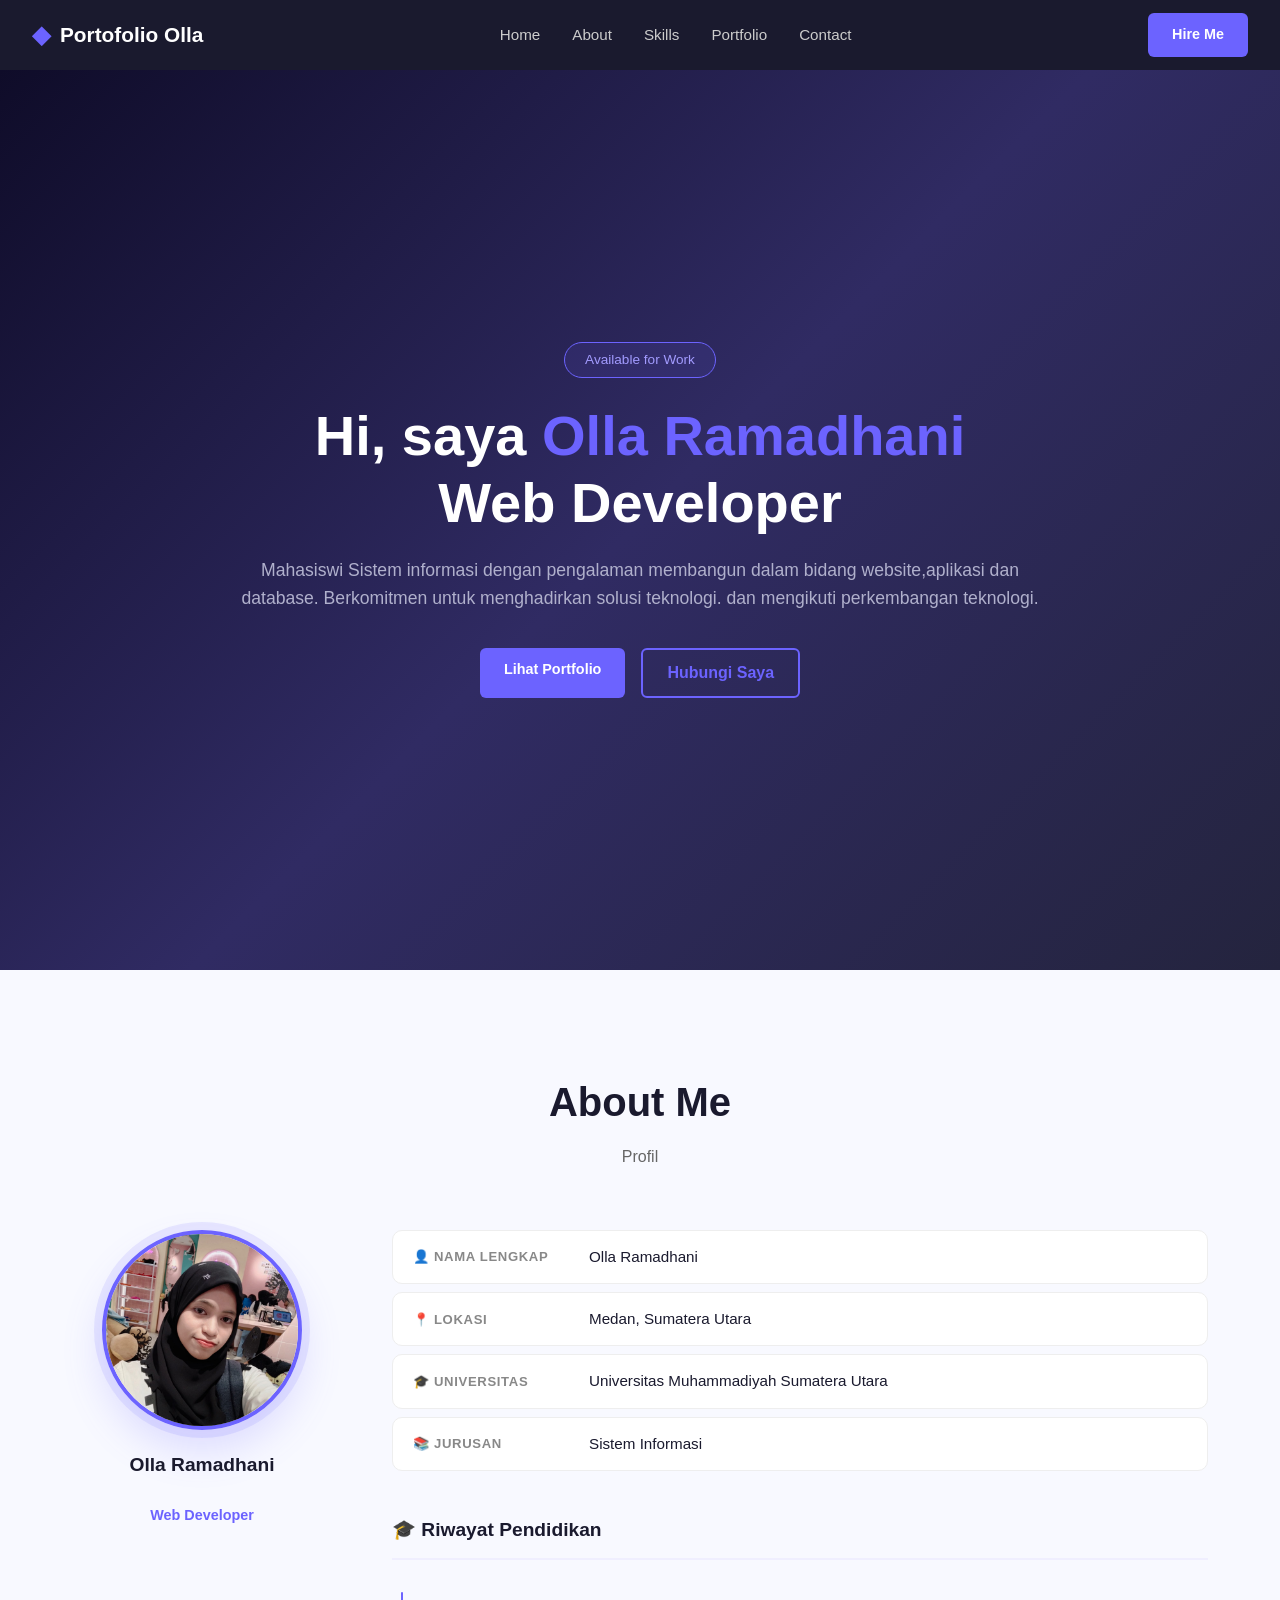
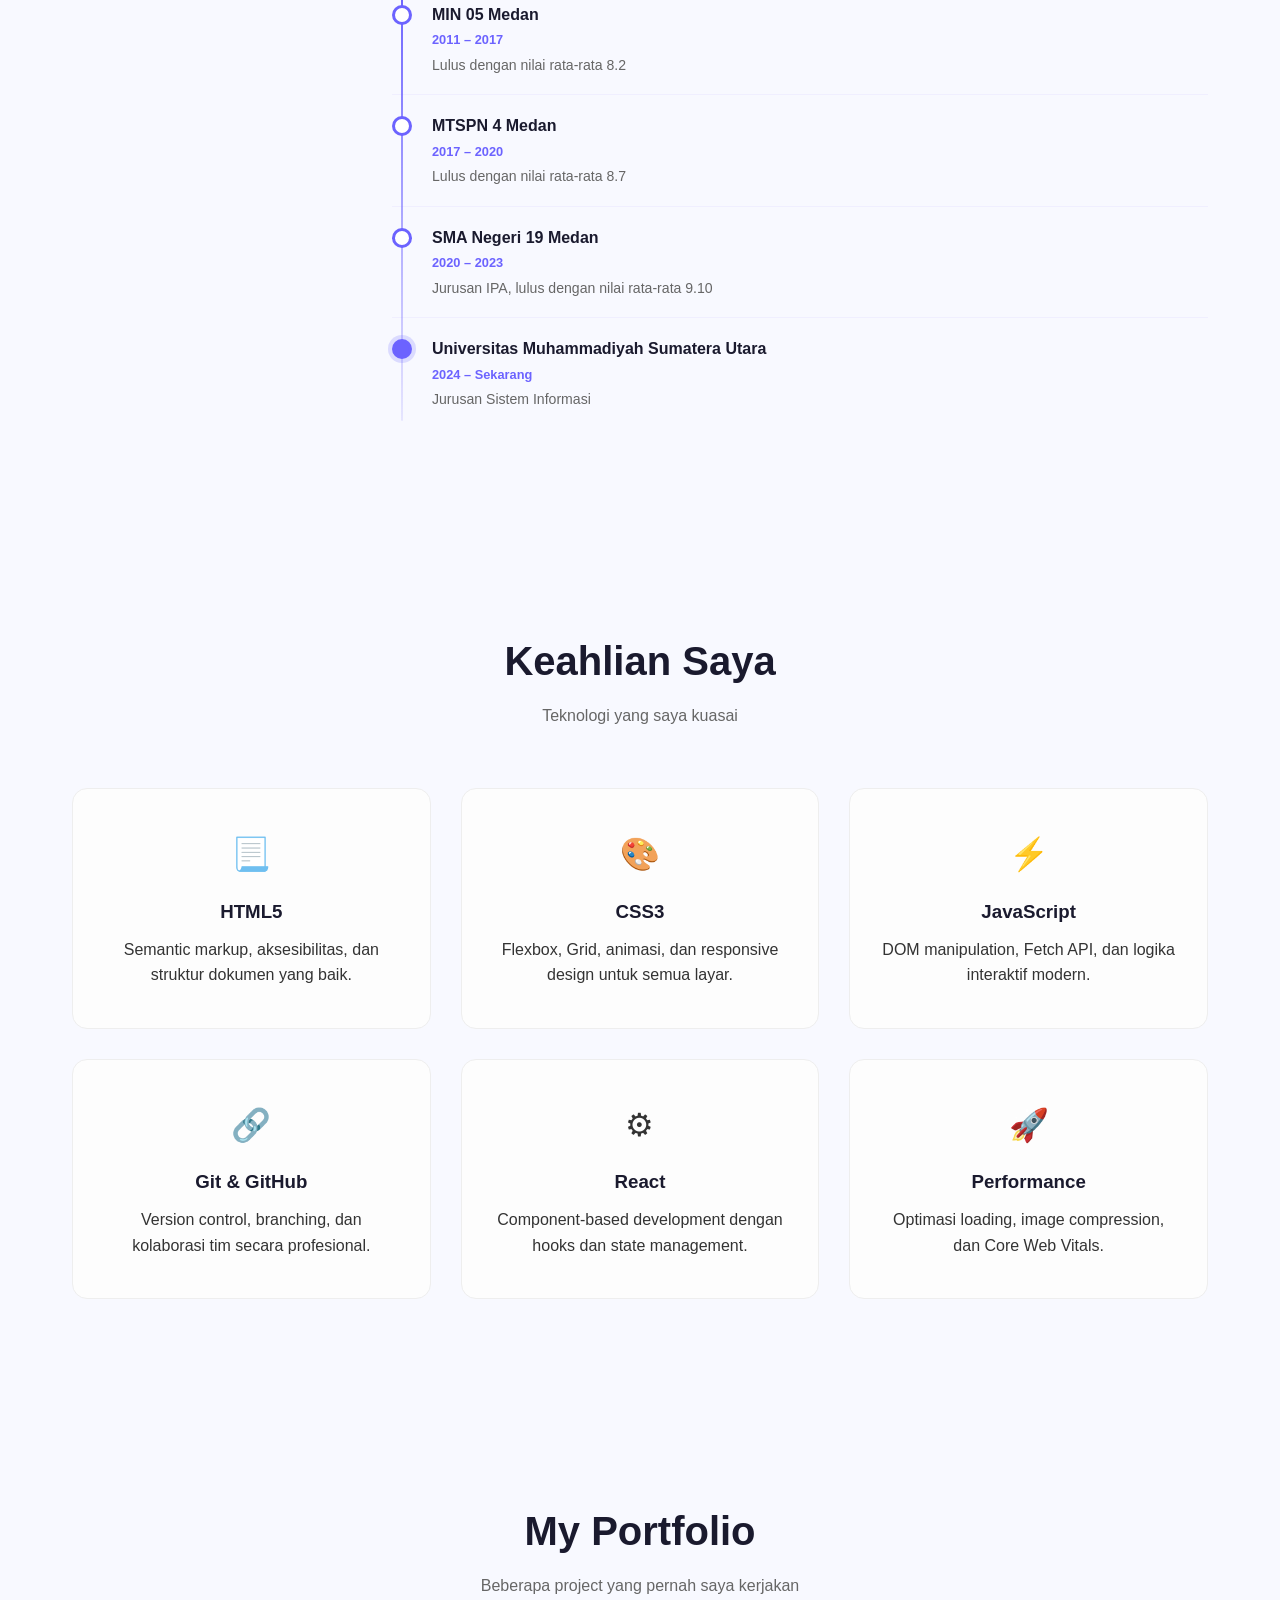
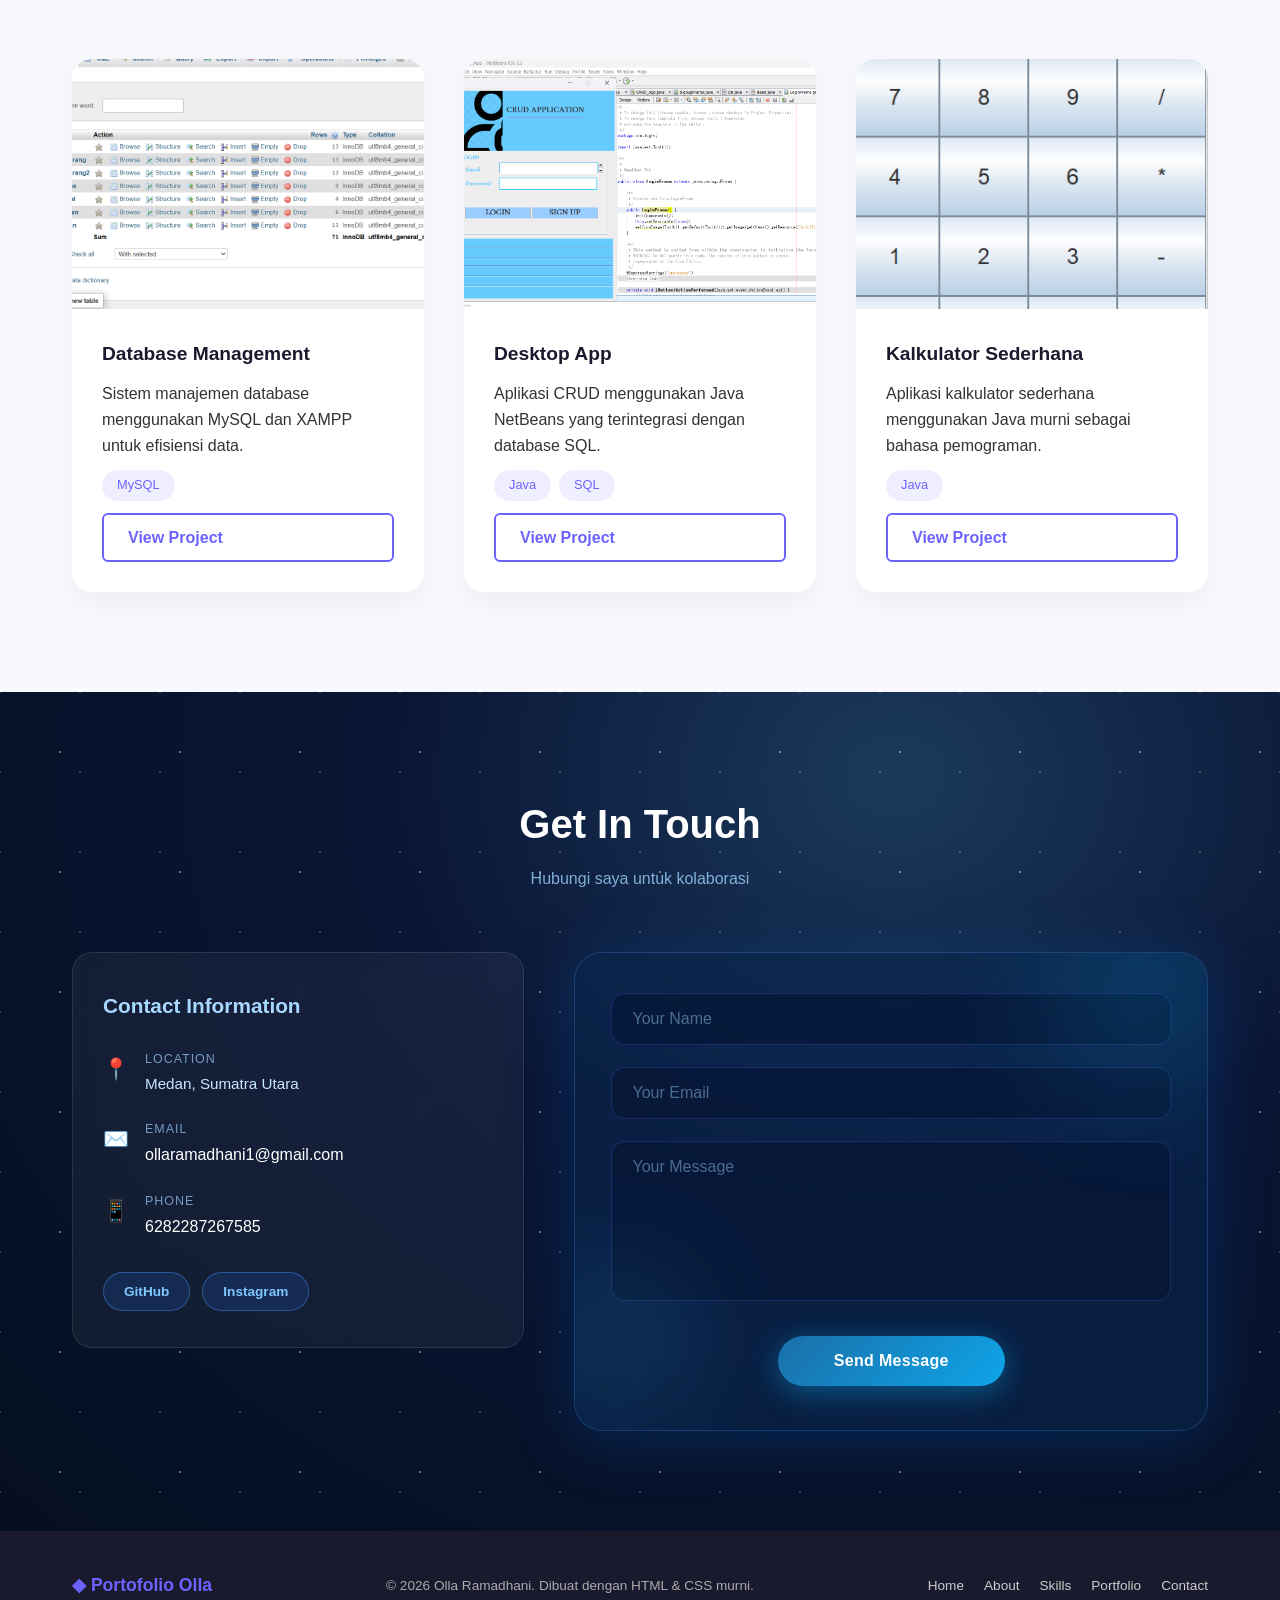
==== index.html @ 694eda69 "Update index.html" ====
<!DOCTYPE html>
<html lang="id">
<head>
  <meta charset="UTF-8">
  <meta name="viewport" content="width=device-width, initial-scale=1.0">
  <title>Olla Ramadhani - Web Developer</title>
  <link rel="stylesheet" href="style3.css">
</head>
<body>

  <!-- ── NAVBAR ── -->
  <nav class="navbar">
    <div class="navbar__logo">
      <span class="logo-icon">&#9670;</span>
      <span class="logo-text">Portofolio Olla</span>
    </div>
    <ul class="navbar__links">
      <li><a href="#home">Home</a></li>
      <li><a href="#about">About</a></li>
      <li><a href="#skills">Skills</a></li>
      <li><a href="#portfolio">Portfolio</a></li>
      <li><a href="#contact">Contact</a></li>
    </ul>
    <div class="navbar__cta">
      <a href="#" download class="btn-primary">Hire Me</a>
    </div>
  </nav>

  <!-- ── HERO ── -->
  <header class="hero" id="home">
    <div class="hero__content">
      <span class="hero__badge">Available for Work</span>
      <h1 class="hero__title">
        Hi, saya <span class="highlight">Olla Ramadhani</span><br>
        Web Developer
      </h1>
      <p class="hero__desc">
        Mahasiswi Sistem informasi dengan pengalaman membangun dalam bidang website,aplikasi dan database.
        Berkomitmen untuk menghadirkan solusi teknologi. dan mengikuti perkembangan teknologi.
      </p>
      <div class="hero__actions">
        <a href="#portfolio" class="btn-primary">Lihat Portfolio</a>
        <a href="#contact" class="btn-outline">Hubungi Saya</a>
      </div>
    </div>
  </header>

  <!-- ── ABOUT ── -->
  <section class="about" id="about">
    <div class="container">
      <h2 class="section-title">About Me</h2>
      <p class="section-subtitle">Profil</p>

      <div class="about__wrapper">

        <!-- Foto -->
        <div class="about__photo">
          <div class="about__photo-frame">
            <img src="Profil.jpeg" alt="Foto Profil Olla Ramadhani">
          </div>
          <p class="about__name">Olla Ramadhani</p>
          <p class="about__role">Web Developer</p>
        </div>

        <!-- Konten -->
        <div class="about__content">

          <!-- Info singkat -->
          <div class="about__info-row">
            <span class="about__info-label">👤 Nama Lengkap</span>
            <span class="about__info-value">Olla Ramadhani</span>
          </div>
          <div class="about__info-row">
            <span class="about__info-label">📍 Lokasi</span>
            <span class="about__info-value">Medan, Sumatera Utara</span>
          </div>
          <div class="about__info-row">
            <span class="about__info-label">🎓 Universitas</span>
            <span class="about__info-value">Universitas Muhammadiyah Sumatera Utara</span>
          </div>
          <div class="about__info-row">
            <span class="about__info-label">📚 Jurusan</span>
            <span class="about__info-value">Sistem Informasi</span>
          </div>

          <!-- Timeline Pendidikan -->
          <h3 class="about__edu-title">🎓 Riwayat Pendidikan</h3>
          <ol class="about__edu-list">
            <li class="about__edu-item">
              <div class="about__edu-dot"></div>
              <div>
                <p class="about__edu-school">MIN 05 Medan</p>
                <p class="about__edu-year">2011 – 2017</p>
                <p class="about__edu-desc">Lulus dengan nilai rata-rata 8.2</p>
              </div>
            </li>
            <li class="about__edu-item">
              <div class="about__edu-dot"></div>
              <div>
                <p class="about__edu-school">MTSPN 4 Medan</p>
                <p class="about__edu-year">2017 – 2020</p>
                <p class="about__edu-desc">Lulus dengan nilai rata-rata 8.7</p>
              </div>
            </li>
            <li class="about__edu-item">
              <div class="about__edu-dot"></div>
              <div>
                <p class="about__edu-school">SMA Negeri 19 Medan</p>
                <p class="about__edu-year">2020 – 2023</p>
                <p class="about__edu-desc">Jurusan IPA, lulus dengan nilai rata-rata 9.10</p>
              </div>
            </li>
            <li class="about__edu-item">
              <div class="about__edu-dot about__edu-dot--active"></div>
              <div>
                <p class="about__edu-school">Universitas Muhammadiyah Sumatera Utara</p>
                <p class="about__edu-year">2024 – Sekarang</p>
                <p class="about__edu-desc">Jurusan Sistem Informasi</p>
              </div>
            </li>
          </ol>

        </div>
      </div>
    </div>
  </section>

  <!-- ── SKILLS ── -->
  <section class="skills" id="skills">
    <div class="container">
      <h2 class="section-title">Keahlian Saya</h2>
      <p class="section-subtitle">Teknologi yang saya kuasai</p>
      <div class="skills__grid">
        <div class="skill-card">
          <div class="skill-card__icon">&#128195;</div>
          <h3>HTML5</h3>
          <p>Semantic markup, aksesibilitas, dan struktur dokumen yang baik.</p>
        </div>
        <div class="skill-card">
          <div class="skill-card__icon">&#127912;</div>
          <h3>CSS3</h3>
          <p>Flexbox, Grid, animasi, dan responsive design untuk semua layar.</p>
        </div>
        <div class="skill-card">
          <div class="skill-card__icon">&#9889;</div>
          <h3>JavaScript</h3>
          <p>DOM manipulation, Fetch API, dan logika interaktif modern.</p>
        </div>
        <div class="skill-card">
          <div class="skill-card__icon">&#128279;</div>
          <h3>Git & GitHub</h3>
          <p>Version control, branching, dan kolaborasi tim secara profesional.</p>
        </div>
        <div class="skill-card">
          <div class="skill-card__icon">&#9881;</div>
          <h3>React</h3>
          <p>Component-based development dengan hooks dan state management.</p>
        </div>
        <div class="skill-card">
          <div class="skill-card__icon">&#128640;</div>
          <h3>Performance</h3>
          <p>Optimasi loading, image compression, dan Core Web Vitals.</p>
        </div>
      </div>
    </div>
  </section>

  <!-- ── PORTFOLIO ── -->
<section class="portfolio" id="portfolio">
  <div class="container">
    <h2 class="section-title">My Portfolio</h2>
    <p class="section-subtitle">Beberapa project yang pernah saya kerjakan</p>

    <div class="portfolio__grid">
      <!-- Project 1 -->
      <div class="portfolio-card">
        <div class="portfolio-card__image">
          <img src="foto1.png" alt="Project 1">
        </div>
        <div class="portfolio-card__content">
          <h3>Database Management</h3>
          <p>Sistem manajemen database menggunakan MySQL dan XAMPP untuk efisiensi data.</p>
          <div class="portfolio-card__tags">
            <span>MySQL</span>
          </div>
          <a href="#" class="btn-outline">View Project</a>
        </div>
      </div>

      <!-- Project 2 -->
      <div class="portfolio-card">
        <div class="portfolio-card__image">
          <img src="foto2.png" alt="Project 2">
        </div>
        <div class="portfolio-card__content">
          <h3>Desktop App</h3>
          <p>Aplikasi CRUD menggunakan Java NetBeans yang terintegrasi dengan database SQL.</p>
          <div class="portfolio-card__tags">
            <span>Java</span>
            <span>SQL</span>
          </div>
          <a href="#" class="btn-outline">View Project</a>
        </div>
      </div>

      <!-- Project 3 -->
      <div class="portfolio-card">
        <div class="portfolio-card__image">
          <img src="foto3.png" alt="Project 3">
        </div>
        <div class="portfolio-card__content">
          <h3>Kalkulator Sederhana</h3>
          <p>Aplikasi kalkulator sederhana menggunakan Java murni sebagai bahasa pemograman.     </p>
          <div class="portfolio-card__tags">
            <span>Java</span>
          </div>
          <a href="#" class="btn-outline">View Project</a>
        </div>
      </div>
    </div>
  </div>
</section>
  <!-- ── CONTACT ── -->
  <section class="contact" id="contact">
    <div class="container">
      <h2 class="section-title">Get In Touch</h2>
      <p class="section-subtitle">Hubungi saya untuk kolaborasi</p>

      <div class="contact__wrapper">

        <!-- Info -->
        <div class="contact__info">
          <h3>Contact Information</h3>
          <div class="contact__item">
            <span class="contact__icon">📍</span>
            <div>
              <p class="contact__label">Location</p>
              <p>Medan, Sumatra Utara</p>
            </div>
          </div>
          <div class="contact__item">
            <span class="contact__icon">✉️</span>
            <div>
              <p class="contact__label">Email</p>
              <a href="mailto:ollaramadhani1@gmail.com">ollaramadhani1@gmail.com</a>
            </div>
          </div>
          <div class="contact__item">
            <span class="contact__icon">📱</span>
            <div>
              <p class="contact__label">Phone</p>
              <a href="https://wa.me/6282287267585">6282287267585</a>
            </div>
          </div>
          <div class="contact__socials">
            <a href="https://github.com/laollaa23" target="_blank">GitHub</a>
            <a href="https://www.instagram.com/olla.ramadhani.77" target="_blank">Instagram</a>
          </div>
        </div>

        <!-- Form -->
        <div class="card">
          <div class="orb orb-1"></div>
          <div class="orb orb-2"></div>
          <div class="form-group">
            <input type="text" placeholder="Your Name">
          </div>
          <div class="form-group">
            <input type="email" placeholder="Your Email">
          </div>
          <div class="form-group">
            <textarea placeholder="Your Message"></textarea>
          </div>
          <div class="btn-wrap">
            <button class="btn-send" type="button">Send Message</button>
          </div>
        </div>

      </div>
    </div>
  </section>

  <!-- ── FOOTER ── -->
  <footer class="footer">
    <div class="container">
      <div class="footer__inner">
        <span class="footer__brand">&#9670; Portofolio Olla</span>
        <p class="footer__copy">&copy; 2026 Olla Ramadhani. Dibuat dengan HTML & CSS murni.</p>
        <div class="footer__links">
          <a href="#home">Home</a>
          <a href="#about">About</a>
          <a href="#skills">Skills</a>
          <a href="#portfolio">Portfolio</a>
          <a href="#contact">Contact</a>
        </div>
      </div>
    </div>
  </footer>

</body>
</html>
---- style3.css ----
/* ── RESET & BASE ───────────────────────────── */
*, *::before, *::after {
  box-sizing: border-box;
  margin: 0;
  padding: 0;
}

html {
  scroll-behavior: smooth;
}

body {
  font-family: 'Segoe UI', Tahoma, Geneva, sans-serif;
  font-size: 16px;
  line-height: 1.6;
  color: #333333;
  background-color: #f4f7f6;
  overflow-x: hidden;
}

img {
  max-width: 100%;
  height: auto;
  display: block;
}

a {
  text-decoration: none;
  color: inherit;
}

/* ── NAVBAR ─────────────────────────────────── */
.navbar {
  background-color: #1a1a2e;
  padding: 0 32px;
  height: 70px;
  display: flex;
  align-items: center;
  justify-content: space-between;
  position: sticky;
  top: 0;
  z-index: 1000;
}

.navbar__logo {
  display: flex;
  align-items: center;
  gap: 10px;
  color: #ffffff;
  font-size: 1.3rem;
  font-weight: 700;
}

.logo-icon {
  color: #6c63ff;
  font-size: 1.5rem;
}

.navbar__links {
  display: flex;
  gap: 32px;
  list-style: none;
}

.navbar__links a {
  color: #cccccc;
  font-size: 0.95rem;
  transition: color 0.2s;
}

.navbar__links a:hover {
  color: #6c63ff;
}

.btn-primary {
  background-color: #6c63ff;
  color: #ffffff !important;
  padding: 10px 24px;
  border-radius: 6px;
  font-weight: 600;
  font-size: 0.9rem;
  transition: background-color 0.2s;
  display: inline-block;
}

.btn-primary:hover {
  background-color: #574fd6;
}

/* ── HERO ───────────────────────────────────── */
.hero {
  min-height: 100vh;
  background: linear-gradient(135deg, #0f0c29, #302b63, #24243e);
  display: flex;
  align-items: center;
  justify-content: center;
  padding: 80px 32px;
}

.hero__content {
  max-width: 800px;
  text-align: center;
}

.hero__badge {
  display: inline-block;
  background-color: rgba(108, 99, 255, 0.1);
  color: #a29bfe;
  border: 1px solid #6c63ff;
  padding: 6px 20px;
  border-radius: 99px;
  font-size: 0.85rem;
  margin-bottom: 24px;
}

.hero__title {
  font-size: clamp(2rem, 5vw, 3.5rem);
  font-weight: 800;
  color: #ffffff;
  line-height: 1.2;
  margin-bottom: 20px;
}

.highlight {
  color: #6c63ff;
}

.hero__desc {
  color: #b0b0cc;
  font-size: 1.1rem;
  margin-bottom: 36px;
}

.hero__actions {
  display: flex;
  gap: 16px;
  justify-content: center;
  flex-wrap: wrap;
}

.btn-outline {
  border: 2px solid #6c63ff;
  color: #6c63ff;
  padding: 10px 24px;
  border-radius: 6px;
  font-weight: 600;
  transition: all 0.3s;
  display: inline-block;
}

.btn-outline:hover {
  background-color: #6c63ff;
  color: #ffffff;
}

/* ── CONTAINER ──────────────────────────────── */
.container {
  max-width: 1200px;
  margin: 0 auto;
  padding: 0 32px;
}

/* ── SECTION TITLES (shared) ────────────────── */
.section-title {
  font-size: 2.5rem;
  text-align: center;
  color: #1a1a2e;
  margin-bottom: 10px;
}

.section-subtitle {
  text-align: center;
  color: #666;
  margin-bottom: 60px;
}

/* ── ABOUT SECTION ──────────────────────────── */
.about {
  padding: 100px 0;
  background-color: #f8f9ff;
}

.about__wrapper {
  display: grid;
  grid-template-columns: 260px 1fr;
  gap: 60px;
  align-items: start;
}

/* Foto */
.about__photo {
  display: flex;
  flex-direction: column;
  align-items: center;
  gap: 20px;
  position: sticky;
  top: 90px;
}

.about__photo-frame {
  width: 200px;
  height: 200px;
  border-radius: 50%;
  overflow: hidden;
  border: 4px solid #6c63ff;
  box-shadow:
    0 0 0 8px rgba(108, 99, 255, 0.12),
    0 20px 40px rgba(108, 99, 255, 0.2);
}

.about__photo-frame img {
  width: 100%;
  height: 100%;
  object-fit: cover;
}

.about__name {
  font-size: 1.2rem;
  font-weight: 700;
  color: #1a1a2e;
  text-align: center;
}

.about__role {
  font-size: 0.9rem;
  color: #6c63ff;
  font-weight: 600;
  margin-top: 4px;
  text-align: center;
}

/* Info rows */
.about__content {
  display: flex;
  flex-direction: column;
}

.about__info-row {
  display: flex;
  align-items: center;
  gap: 16px;
  padding: 14px 20px;
  border-radius: 10px;
  margin-bottom: 8px;
  background: #ffffff;
  border: 1px solid #eee;
  transition: box-shadow 0.2s;
}

.about__info-row:hover {
  box-shadow: 0 4px 16px rgba(108, 99, 255, 0.08);
}

.about__info-label {
  font-size: 0.82rem;
  color: #888;
  font-weight: 600;
  text-transform: uppercase;
  letter-spacing: 0.05em;
  min-width: 160px;
  flex-shrink: 0;
}

.about__info-value {
  color: #1a1a2e;
  font-size: 0.95rem;
  font-weight: 500;
}

/* Timeline pendidikan */
.about__edu-title {
  font-size: 1.2rem;
  font-weight: 700;
  color: #1a1a2e;
  margin-top: 36px;
  margin-bottom: 24px;
  padding-bottom: 12px;
  border-bottom: 2px solid #f0efff;
}

.about__edu-list {
  list-style: none;
  padding: 0;
  position: relative;
}

.about__edu-list::before {
  content: '';
  position: absolute;
  left: 9px;
  top: 8px;
  bottom: 8px;
  width: 2px;
  background: linear-gradient(to bottom, #6c63ff, rgba(162, 155, 254, 0.2));
  border-radius: 2px;
}

.about__edu-item {
  display: flex;
  align-items: flex-start;
  gap: 20px;
  padding: 18px 0;
  border-bottom: 1px solid #f0efff;
}

.about__edu-item:last-child {
  border-bottom: none;
}

.about__edu-dot {
  width: 20px;
  height: 20px;
  border-radius: 50%;
  background: #fff;
  border: 3px solid #6c63ff;
  flex-shrink: 0;
  margin-top: 3px;
  position: relative;
  z-index: 1;
}

.about__edu-dot--active {
  background: #6c63ff;
  box-shadow: 0 0 0 4px rgba(108, 99, 255, 0.2);
}

.about__edu-school {
  font-weight: 700;
  color: #1a1a2e;
  font-size: 1rem;
}

.about__edu-year {
  font-size: 0.8rem;
  color: #6c63ff;
  font-weight: 600;
  margin: 3px 0;
}

.about__edu-desc {
  font-size: 0.88rem;
  color: #666;
}

/* ── SKILLS SECTION ─────────────────────────── */
.skills {
  padding: 100px 0;
  background-color: #f8f9ff;
}

.skills__grid {
  display: grid;
  grid-template-columns: repeat(3, 1fr);
  gap: 30px;
}

.skill-card {
  background: #fdfdfd;
  border: 1px solid #eee;
  border-radius: 15px;
  padding: 40px 30px;
  text-align: center;
  transition: all 0.3s ease;
}

.skill-card__icon {
  font-size: 2rem;
  margin-bottom: 16px;
}

.skill-card h3 {
  margin-bottom: 10px;
  color: #1a1a2e;
}

.skill-card:hover {
  transform: translateY(-10px);
  box-shadow: 0 20px 40px rgba(0, 0, 0, 0.08);
}

/* ── PORTFOLIO SECTION ───────────────────────── */
.portfolio {
  padding: 100px 0;
  background-color: #f8f9ff;
}

.portfolio__grid {
  display: grid;
  grid-template-columns: repeat(3, 1fr);
  gap: 40px;
}

.portfolio-card {
  background: #fff;
  border-radius: 20px;
  overflow: hidden;
  box-shadow: 0 10px 30px rgba(0, 0, 0, 0.05);
  display: flex;
  flex-direction: column;
}

.portfolio-card__image {
  background: #eee;
  height: 250px;
  overflow: hidden;
}

.portfolio-card__image img {
  width: 100%;
  height: 100%;
  object-fit: cover;
}

.portfolio-card__content {
  padding: 30px;
  display: flex;
  flex-direction: column;
  gap: 12px;
  flex: 1;
}

.portfolio-card__content h3 {
  color: #1a1a2e;
  font-size: 1.2rem;
}

.portfolio-card__tags {
  display: flex;
  flex-wrap: wrap;
  gap: 8px;
}

.portfolio-card__tags span {
  background: #f0efff;
  color: #6c63ff;
  padding: 5px 15px;
  border-radius: 20px;
  font-size: 0.8rem;
}

/* ── CONTACT SECTION ───────────────────────── */
.contact {
  padding: 100px 0;
  background: radial-gradient(ellipse at 70% 10%, #1a3a5c 0%, #0a1535 40%, #050f20 100%);
  position: relative;
  overflow: hidden;
}

.contact::before {
  content: '';
  position: absolute;
  inset: 0;
  background-image:
    radial-gradient(circle, rgba(255, 255, 255, 0.4) 1px, transparent 1px),
    radial-gradient(circle, rgba(255, 255, 255, 0.2) 1px, transparent 1px);
  background-size: 120px 120px, 80px 80px;
  background-position: 0 0, 40px 40px;
  pointer-events: none;
}

.contact .section-title {
  color: #ffffff;
}

.contact .section-subtitle {
  color: rgba(160, 210, 255, 0.8);
}

.contact__wrapper {
  display: grid;
  grid-template-columns: 1fr 1.4fr;
  gap: 50px;
  align-items: start;
  position: relative;
  z-index: 1;
}

.contact__info {
  color: #fff;
  background: rgba(255, 255, 255, 0.05);
  border: 1px solid rgba(255, 255, 255, 0.1);
  border-radius: 20px;
  padding: 36px 30px;
  backdrop-filter: blur(10px);
}

.contact__info h3 {
  font-size: 1.3rem;
  font-weight: 700;
  margin-bottom: 28px;
  color: #a8d8ff;
}

.contact__item {
  display: flex;
  align-items: flex-start;
  gap: 16px;
  margin-bottom: 24px;
}

.contact__icon {
  font-size: 1.3rem;
  margin-top: 2px;
  flex-shrink: 0;
}

.contact__label {
  font-size: 0.78rem;
  color: rgba(160, 210, 255, 0.7);
  text-transform: uppercase;
  letter-spacing: 0.08em;
  margin-bottom: 2px;
}

.contact__item p:last-child {
  color: #c8e8ff;
  font-size: 0.95rem;
}

.contact__socials {
  display: flex;
  gap: 12px;
  margin-top: 32px;
}

.contact__socials a {
  background: rgba(30, 100, 200, 0.2);
  border: 1px solid rgba(80, 150, 255, 0.4);
  color: #7ec8ff;
  padding: 8px 20px;
  border-radius: 99px;
  font-size: 0.85rem;
  font-weight: 600;
  transition: all 0.2s;
}

.contact__socials a:hover {
  background: #1a6fa8;
  color: #fff;
  border-color: #1a6fa8;
}

/* Form kontak */
.card {
  background: rgba(10, 40, 80, 0.55);
  border: 1px solid rgba(80, 150, 255, 0.25);
  border-radius: 28px;
  padding: 40px 36px 44px;
  width: 100%;
  backdrop-filter: blur(12px);
  box-shadow: 0 8px 60px rgba(0, 80, 160, 0.35);
  position: relative;
  overflow: hidden;
}

.form-group {
  margin-bottom: 22px;
}

input,
textarea {
  width: 100%;
  background: rgba(5, 20, 50, 0.6);
  border: 1px solid rgba(60, 80, 190, 0.35);
  border-radius: 14px;
  padding: 16px 20px;
  color: #c8e8ff;
  font-family: 'Segoe UI', Tahoma, Geneva, sans-serif;
  font-size: 1rem;
  outline: none;
  transition: border-color 0.3s, box-shadow 0.3s, background 0.3s;
  resize: none;
}

input::placeholder,
textarea::placeholder {
  color: rgba(160, 210, 255, 0.45);
}

input:focus,
textarea:focus {
  border-color: rgba(80, 180, 255, 0.8);
  box-shadow: 0 0 0 3px rgba(50, 140, 255, 0.15);
  background: rgba(10, 30, 70, 0.7);
}

textarea {
  height: 160px;
  padding-top: 16px;
}

.btn-wrap {
  display: flex;
  justify-content: center;
  margin-top: 28px;
}

.btn-send {
  background: linear-gradient(135deg, #1a6fa8, #0ea5e9);
  color: #fff;
  font-family: 'Segoe UI', Tahoma, Geneva, sans-serif;
  font-size: 1rem;
  font-weight: 600;
  border: none;
  border-radius: 50px;
  padding: 16px 56px;
  cursor: pointer;
  letter-spacing: 0.02em;
  transition: transform 0.2s, box-shadow 0.2s, filter 0.2s;
  box-shadow: 0 6px 30px rgba(14, 165, 233, 0.45);
}

.btn-send:hover {
  transform: translateY(-2px) scale(1.03);
  filter: brightness(1.1);
  box-shadow: 0 10px 40px rgba(14, 165, 233, 0.6);
}

.btn-send:active {
  transform: scale(0.98);
}

.orb {
  position: absolute;
  border-radius: 50%;
  filter: blur(60px);
  pointer-events: none;
  opacity: 0.18;
}

.orb-1 {
  width: 200px;
  height: 200px;
  background: #0ea5e9;
  top: -60px;
  right: -40px;
}

.orb-2 {
  width: 140px;
  height: 140px;
  background: #38bdf8;
  bottom: 20px;
  left: -30px;
}

/* ── FOOTER ─────────────────────────────────── */
.footer {
  background-color: #1a1a2e;
  padding: 40px 0;
  color: white;
}

.footer__inner {
  display: flex;
  justify-content: space-between;
  align-items: center;
  gap: 20px;
}

.footer__brand {
  font-weight: 700;
  font-size: 1.1rem;
  color: #6c63ff;
}

.footer__copy {
  color: #aaa;
  font-size: 0.85rem;
}

.footer__links {
  display: flex;
  gap: 20px;
}

.footer__links a {
  color: #cccccc;
  font-size: 0.85rem;
  transition: color 0.2s;
}

.footer__links a:hover {
  color: #6c63ff;
}

/* ── MEDIA QUERIES ─────────────────────────── */
@media (max-width: 992px) {
  .about__wrapper {
    grid-template-columns: 1fr;
  }

  .about__photo {
    position: static;
  }

  .skills__grid {
    grid-template-columns: repeat(2, 1fr);
  }

  .portfolio__grid {
    grid-template-columns: repeat(3, 1fr);
  }

  .contact__wrapper {
    grid-template-columns: 1fr;
  }
}

@media (max-width: 768px) {
  .navbar__links {
    display: none;
  }

  .about__info-row {
    flex-direction: column;
    align-items: flex-start;
    gap: 4px;
  }

  .about__info-label {
    min-width: unset;
  }

  .skills__grid,
  .portfolio__grid {
    grid-template-columns: 1fr;
  }

  .hero__title {
    font-size: 2.5rem;
  }

  .footer__inner {
    flex-direction: column;
    text-align: center;
  }

  .card {
    padding: 28px 20px 36px;
  }
}
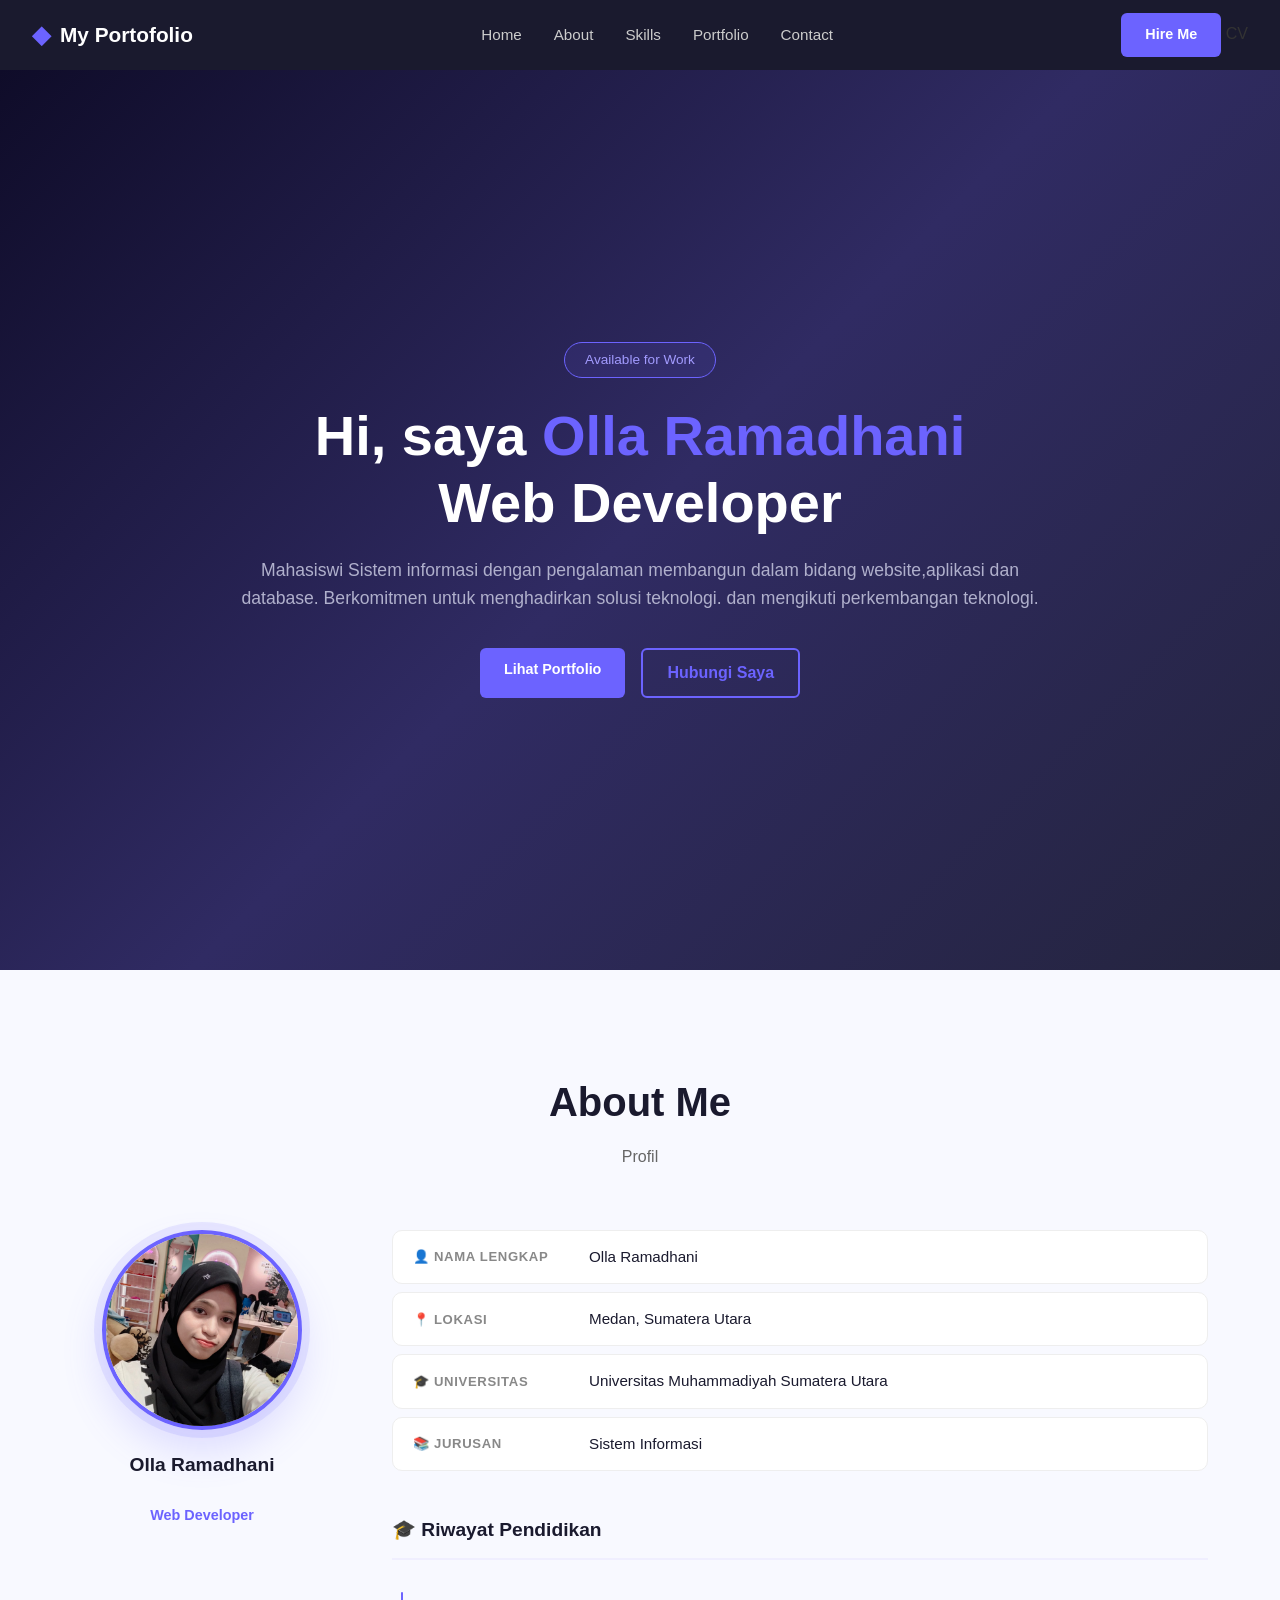
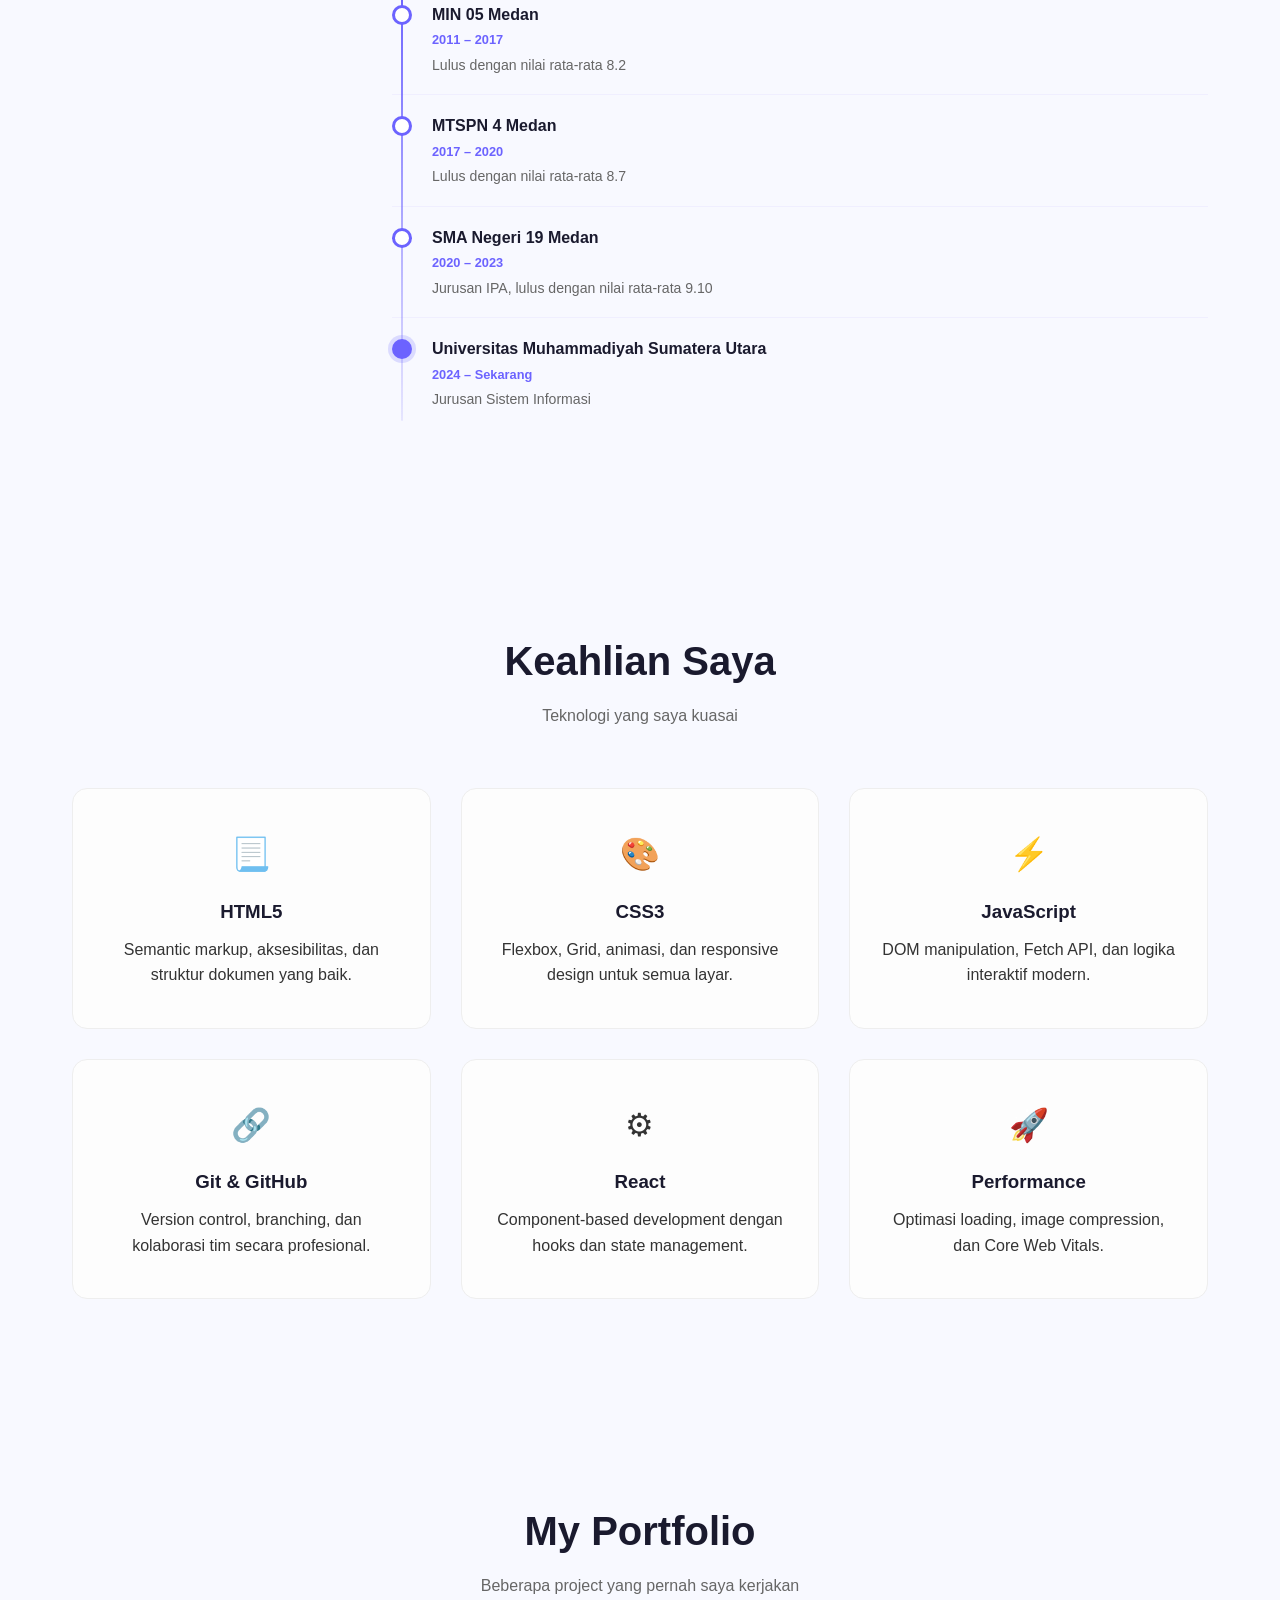
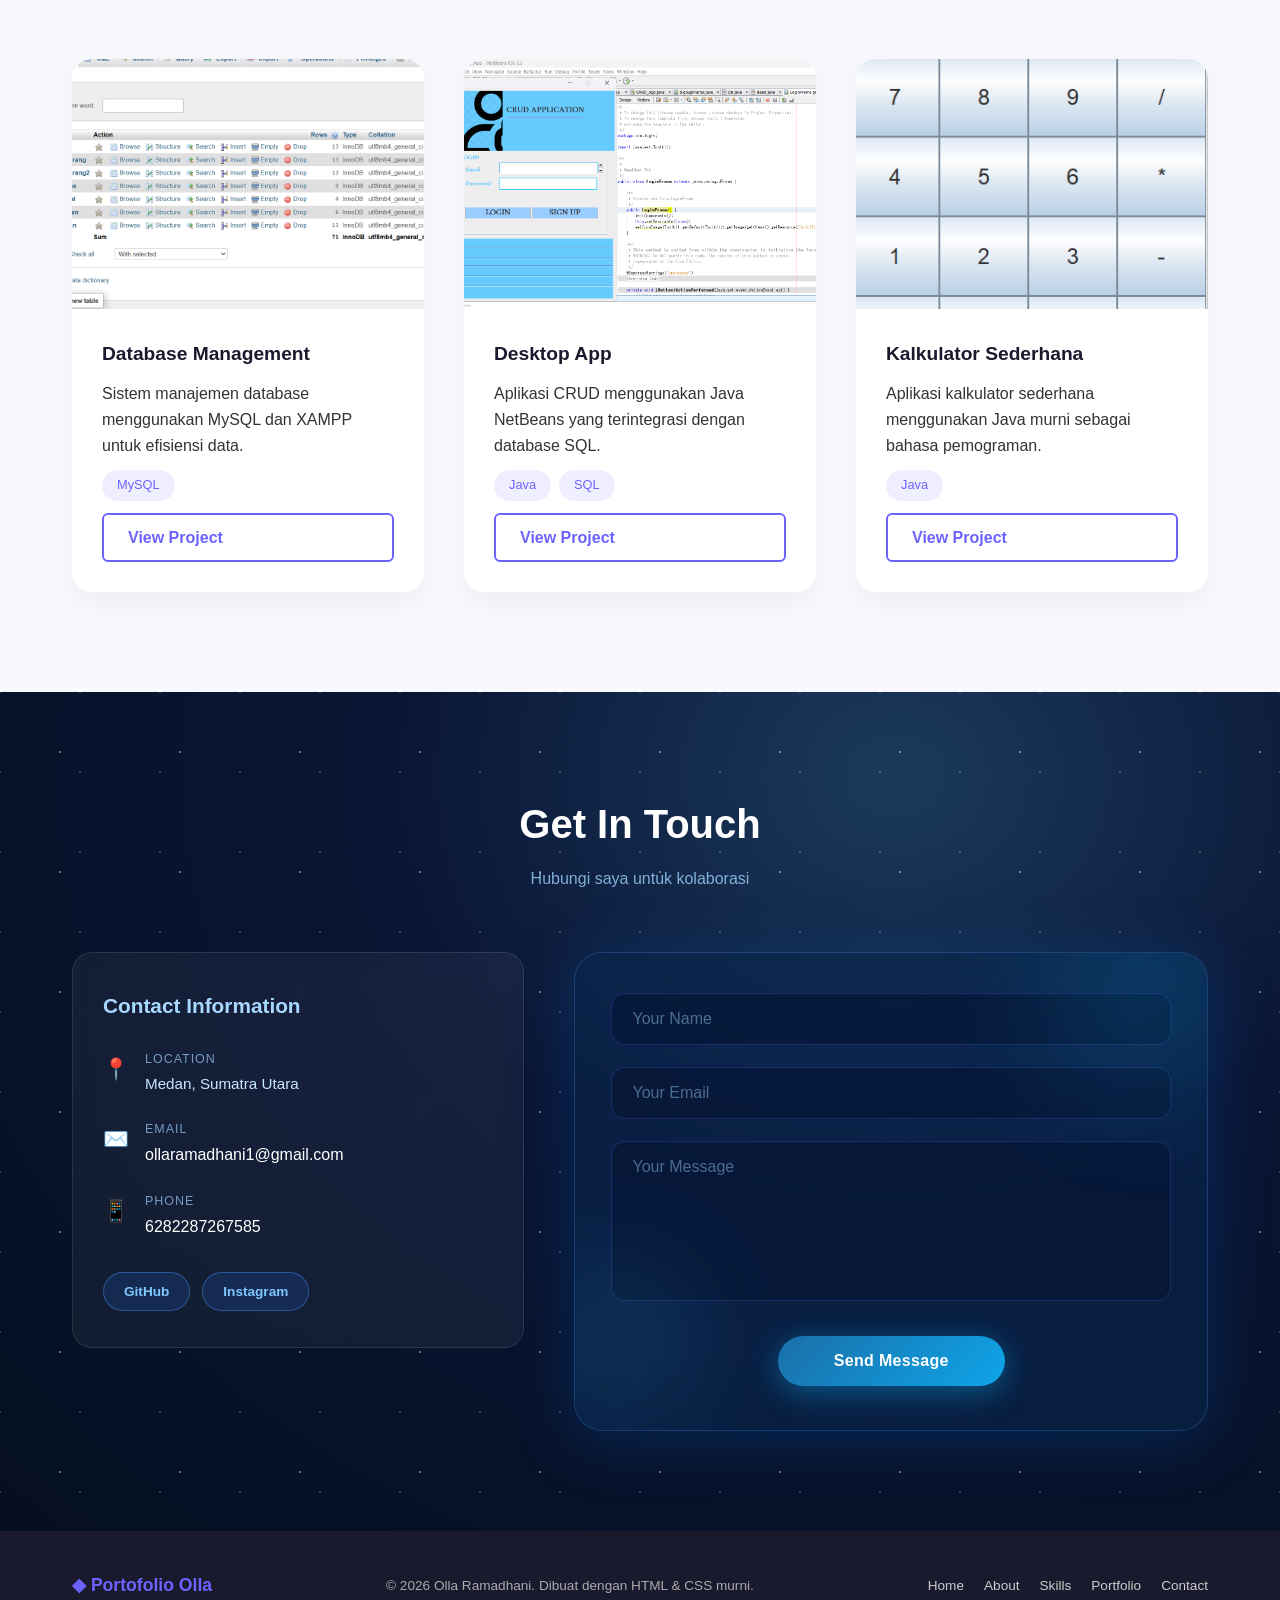
==== commit 64cf9c71: "Update index.html" ====
--- a/index.html
+++ b/index.html
@@ -12,7 +12,7 @@
   <nav class="navbar">
     <div class="navbar__logo">
       <span class="logo-icon">&#9670;</span>
-      <span class="logo-text">Portofolio Olla</span>
+      <span class="logo-text">My Portofolio</span>
     </div>
     <ul class="navbar__links">
       <li><a href="#home">Home</a></li>
@@ -21,8 +21,9 @@
       <li><a href="#portfolio">Portfolio</a></li>
       <li><a href="#contact">Contact</a></li>
     </ul>
-    <div class="navbar__cta">
-      <a href="#" download class="btn-primary">Hire Me</a>
+      <div class="btn-group">
+      <a href="#contact" class="btn-primary">Hire Me</a>
+      <a href="#CV" class="btn-secondary">CV</a>
     </div>
   </nav>
 
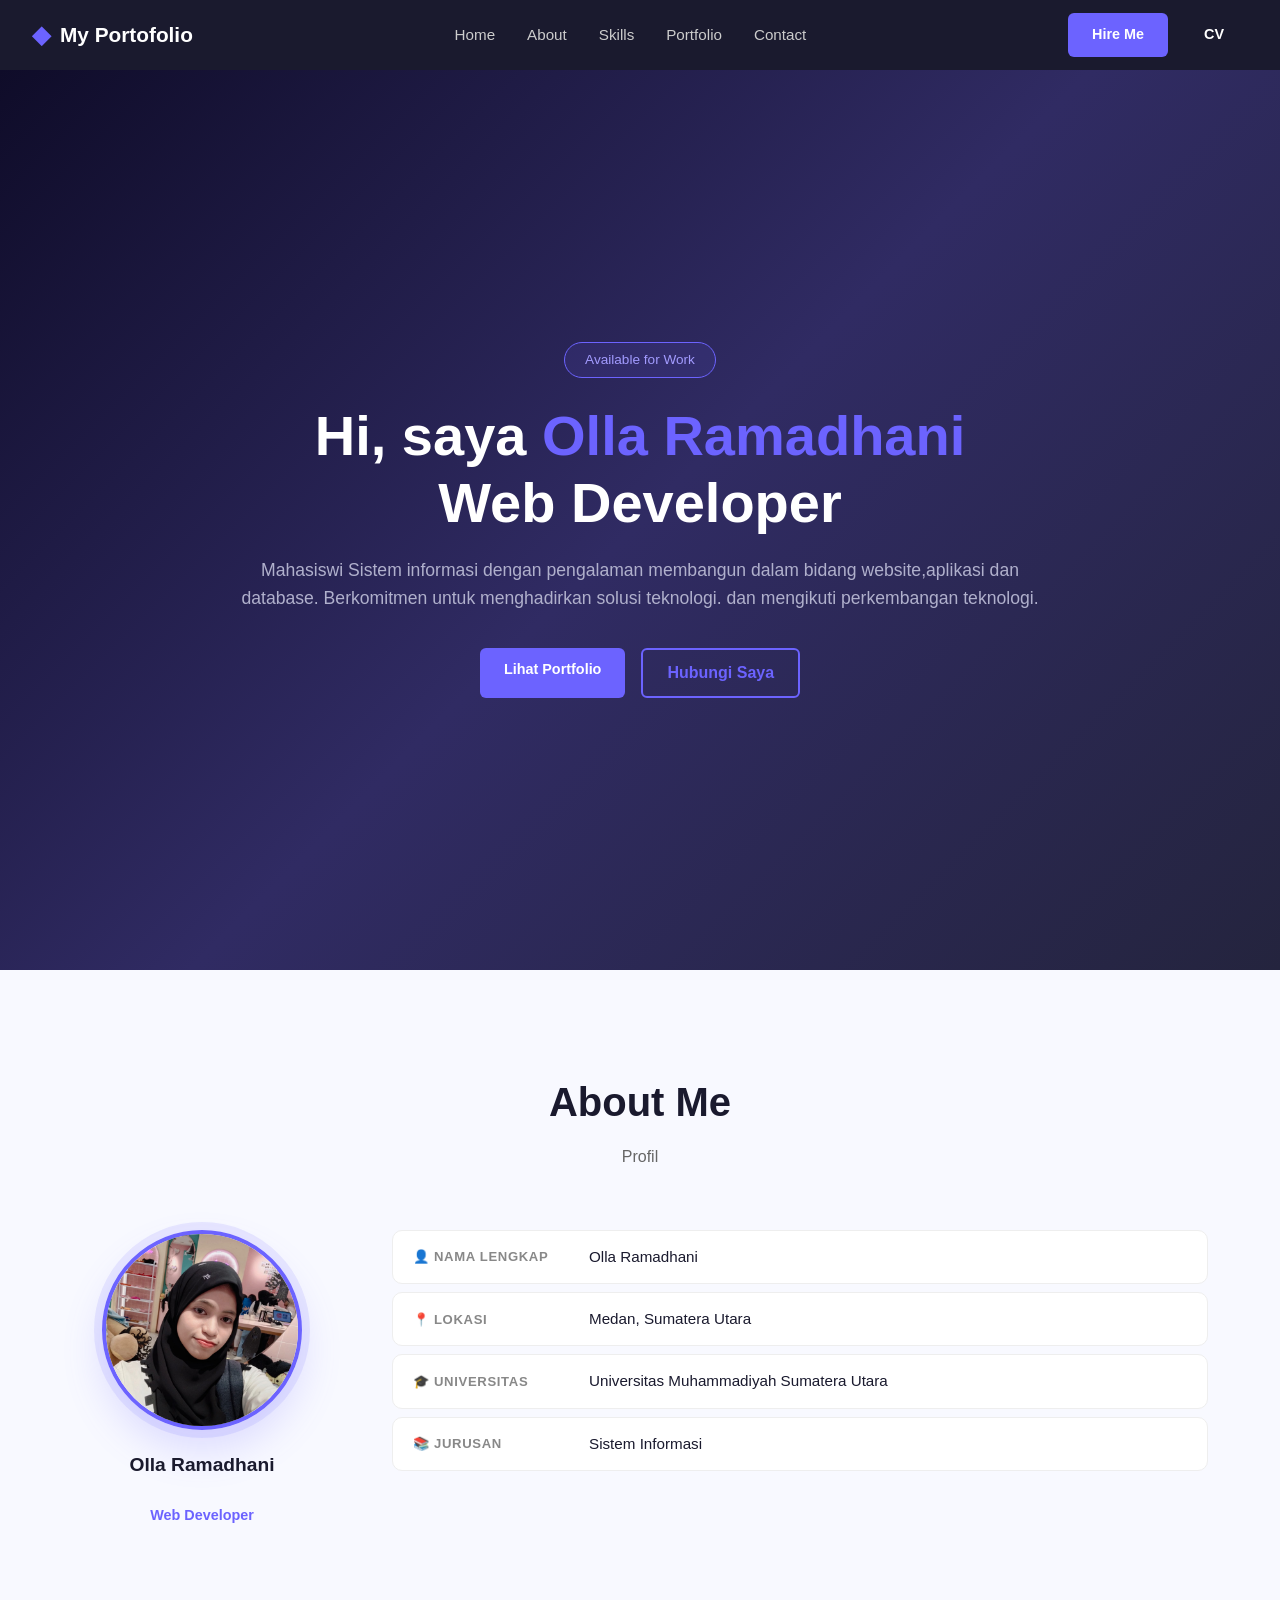
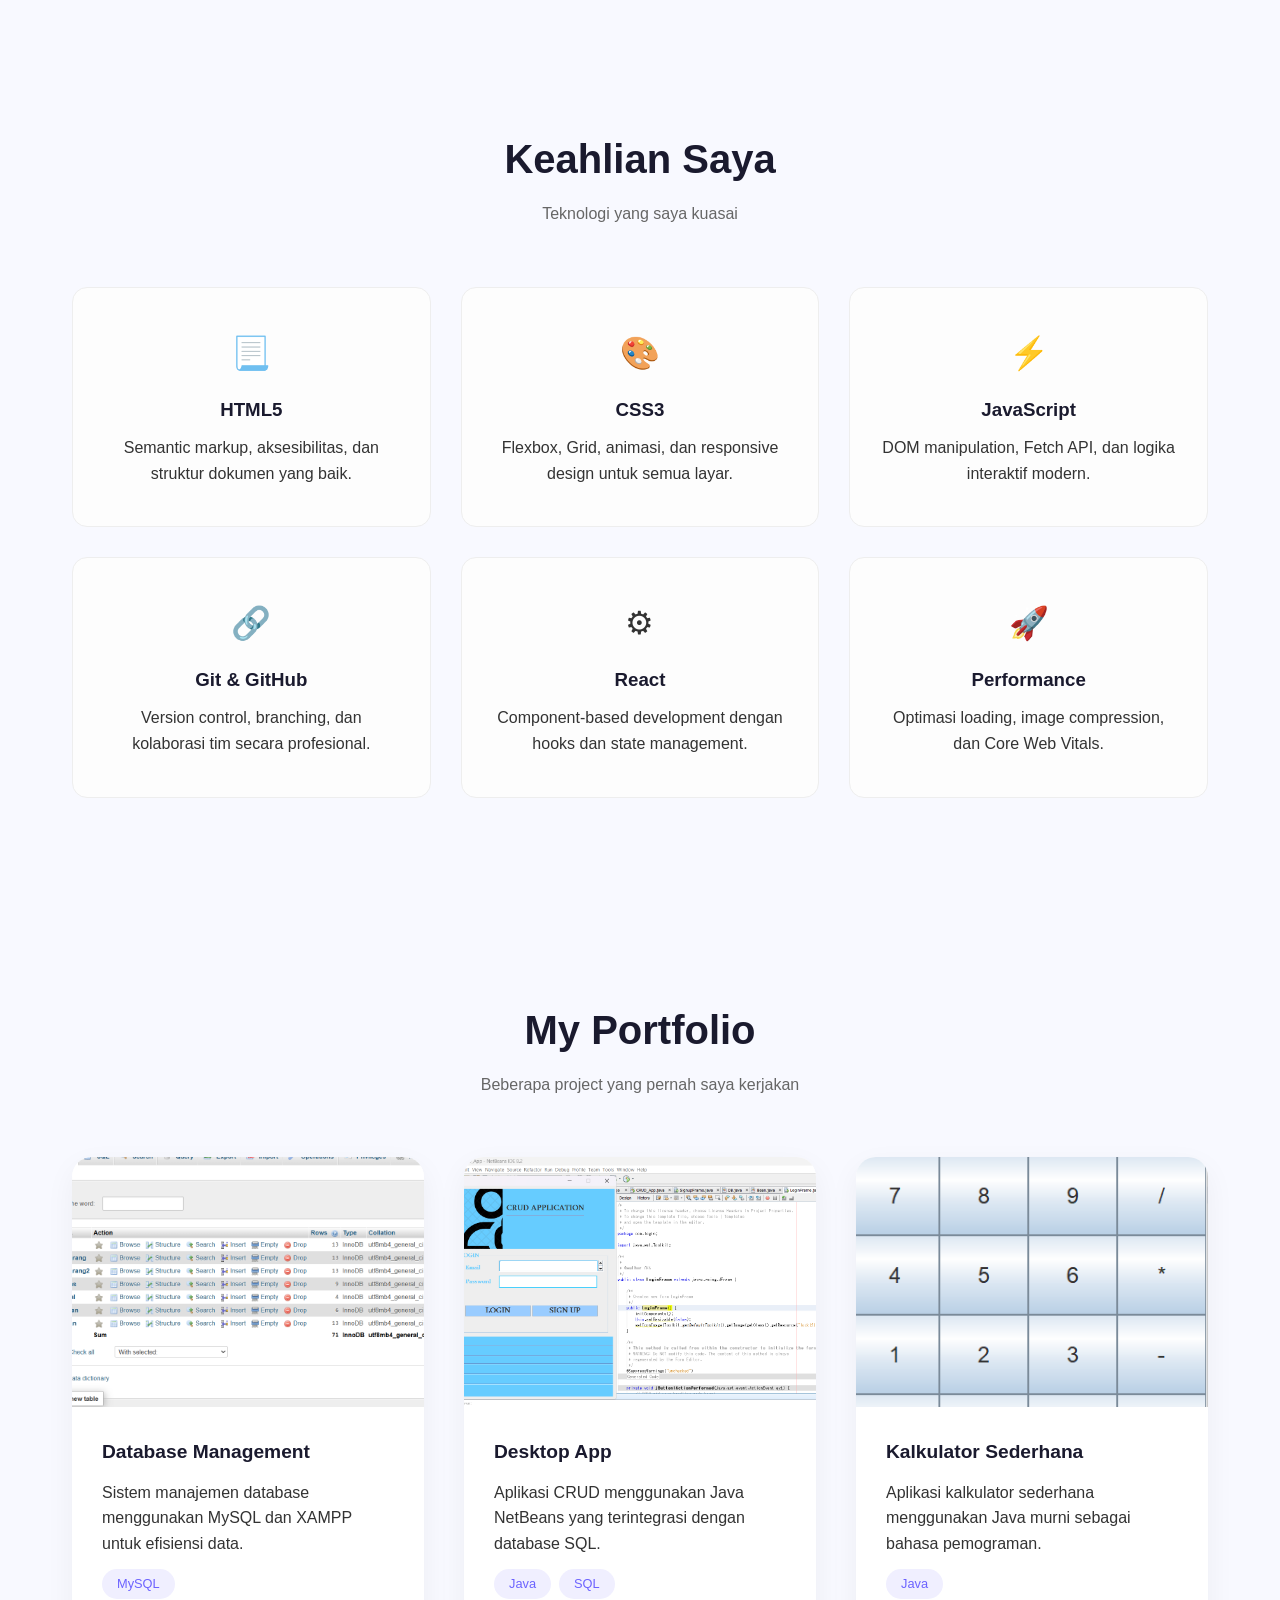
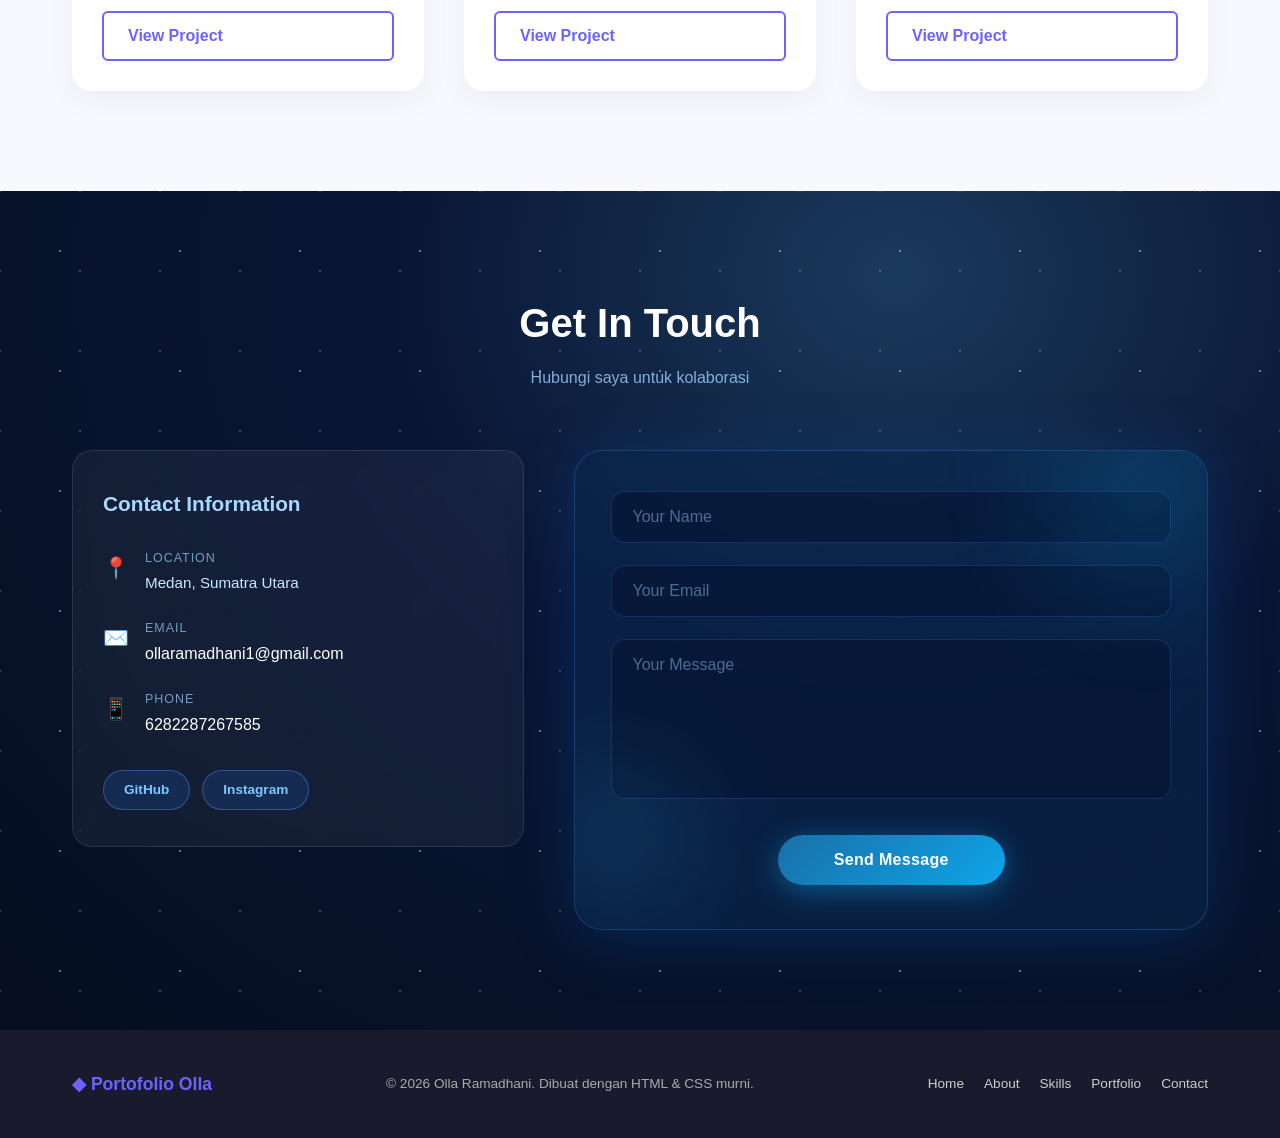
==== commit 75728b23: "Update index.html" ====
--- a/index.html
+++ b/index.html
@@ -82,48 +82,7 @@
           <div class="about__info-row">
             <span class="about__info-label">📚 Jurusan</span>
             <span class="about__info-value">Sistem Informasi</span>
-          </div>
-
-          <!-- Timeline Pendidikan -->
-          <h3 class="about__edu-title">🎓 Riwayat Pendidikan</h3>
-          <ol class="about__edu-list">
-            <li class="about__edu-item">
-              <div class="about__edu-dot"></div>
-              <div>
-                <p class="about__edu-school">MIN 05 Medan</p>
-                <p class="about__edu-year">2011 – 2017</p>
-                <p class="about__edu-desc">Lulus dengan nilai rata-rata 8.2</p>
-              </div>
-            </li>
-            <li class="about__edu-item">
-              <div class="about__edu-dot"></div>
-              <div>
-                <p class="about__edu-school">MTSPN 4 Medan</p>
-                <p class="about__edu-year">2017 – 2020</p>
-                <p class="about__edu-desc">Lulus dengan nilai rata-rata 8.7</p>
-              </div>
-            </li>
-            <li class="about__edu-item">
-              <div class="about__edu-dot"></div>
-              <div>
-                <p class="about__edu-school">SMA Negeri 19 Medan</p>
-                <p class="about__edu-year">2020 – 2023</p>
-                <p class="about__edu-desc">Jurusan IPA, lulus dengan nilai rata-rata 9.10</p>
-              </div>
-            </li>
-            <li class="about__edu-item">
-              <div class="about__edu-dot about__edu-dot--active"></div>
-              <div>
-                <p class="about__edu-school">Universitas Muhammadiyah Sumatera Utara</p>
-                <p class="about__edu-year">2024 – Sekarang</p>
-                <p class="about__edu-desc">Jurusan Sistem Informasi</p>
-              </div>
-            </li>
-          </ol>
-
-        </div>
-      </div>
-    </div>
+          </div>       
   </section>
 
   <!-- ── SKILLS ── -->
--- a/style3.css
+++ b/style3.css
@@ -70,6 +70,12 @@
 
 .navbar__links a:hover {
   color: #6c63ff;
+}
+
+.btn-group {
+  display: flex;
+  gap: 12px;
+  align-items: right;
 }
 
 .btn-primary {
@@ -85,6 +91,21 @@
 
 .btn-primary:hover {
   background-color: #574fd6;
+}
+
+.btn-secondary {
+  background-color: #transparent 70%;
+  color: #ffffff !important;
+  padding: 10px 24px;
+  border-radius: 6px;
+  font-weight: 600;
+  font-size: 0.9rem;
+  transition: background-color 0.2s;
+  display: inline-block;
+}
+
+.btn-secondary:hover {
+  background: #574fd6 !important;
 }
 
 /* ── HERO ───────────────────────────────────── */
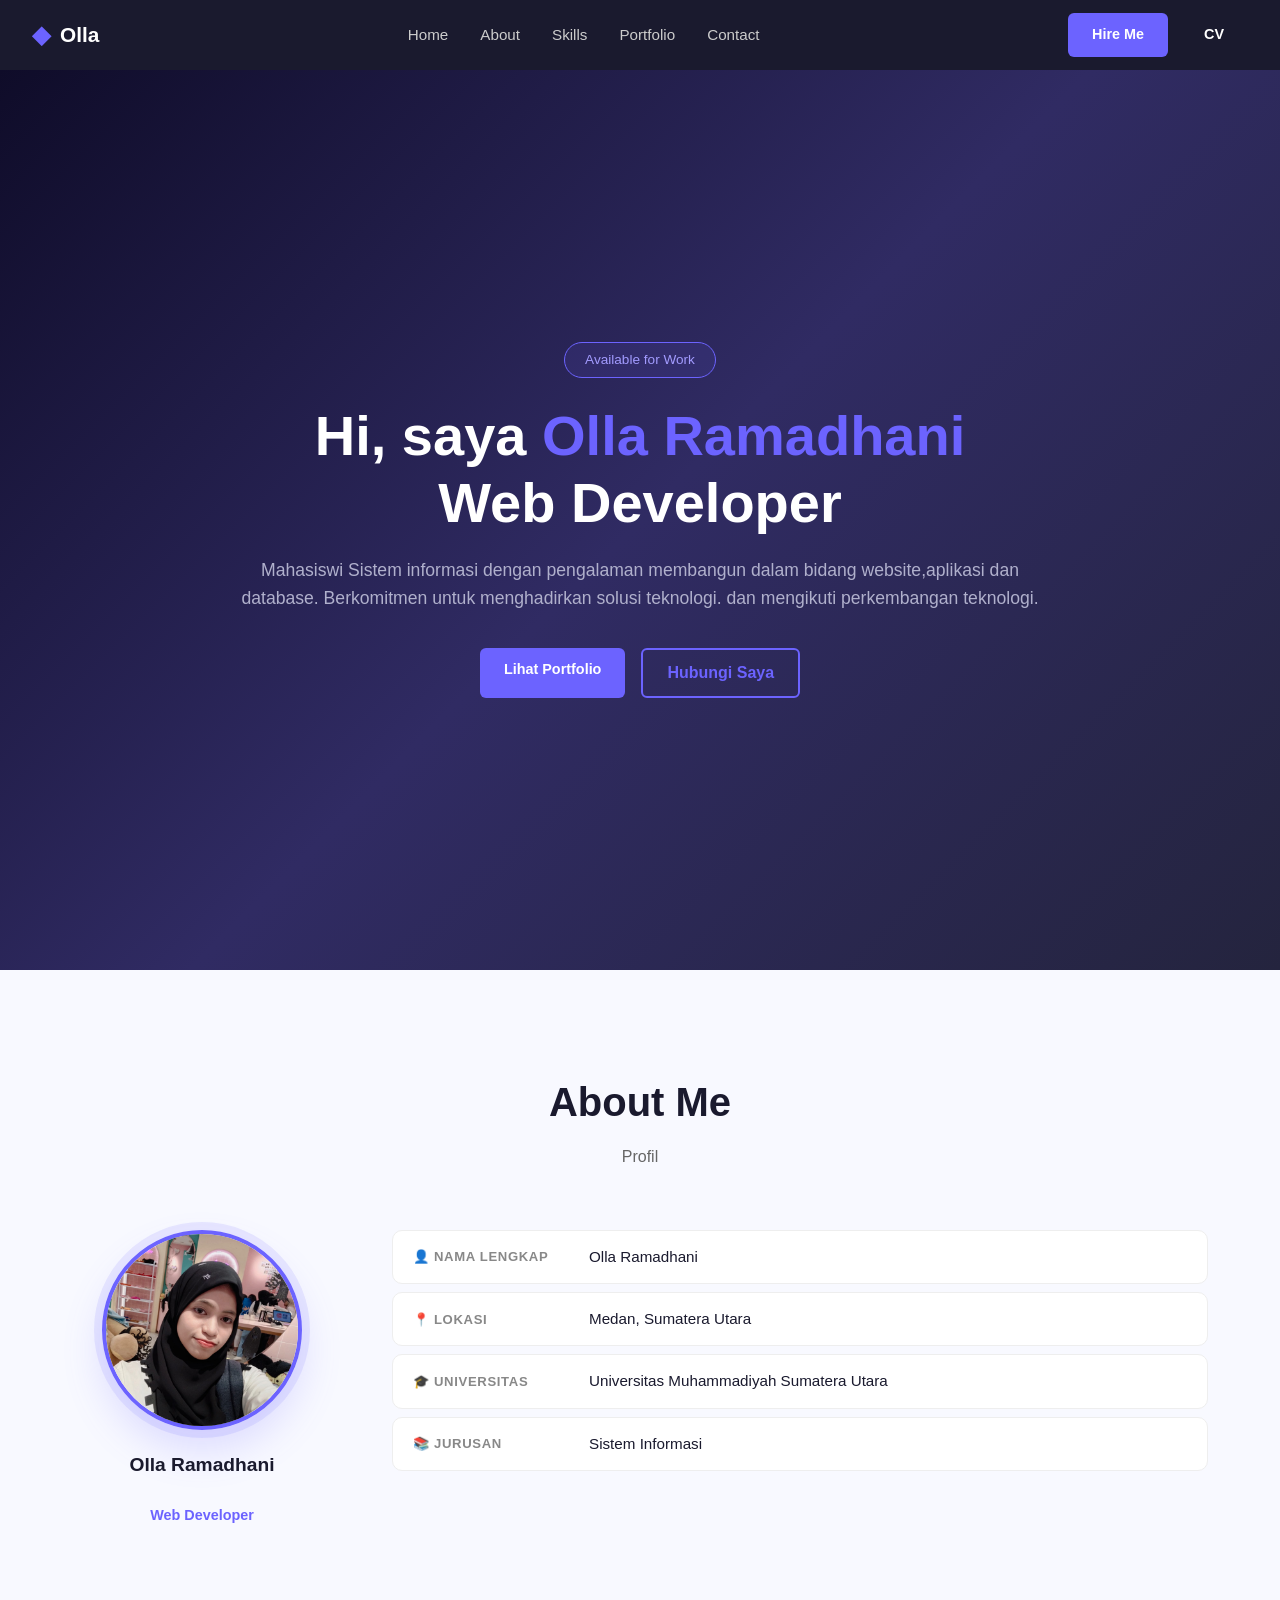
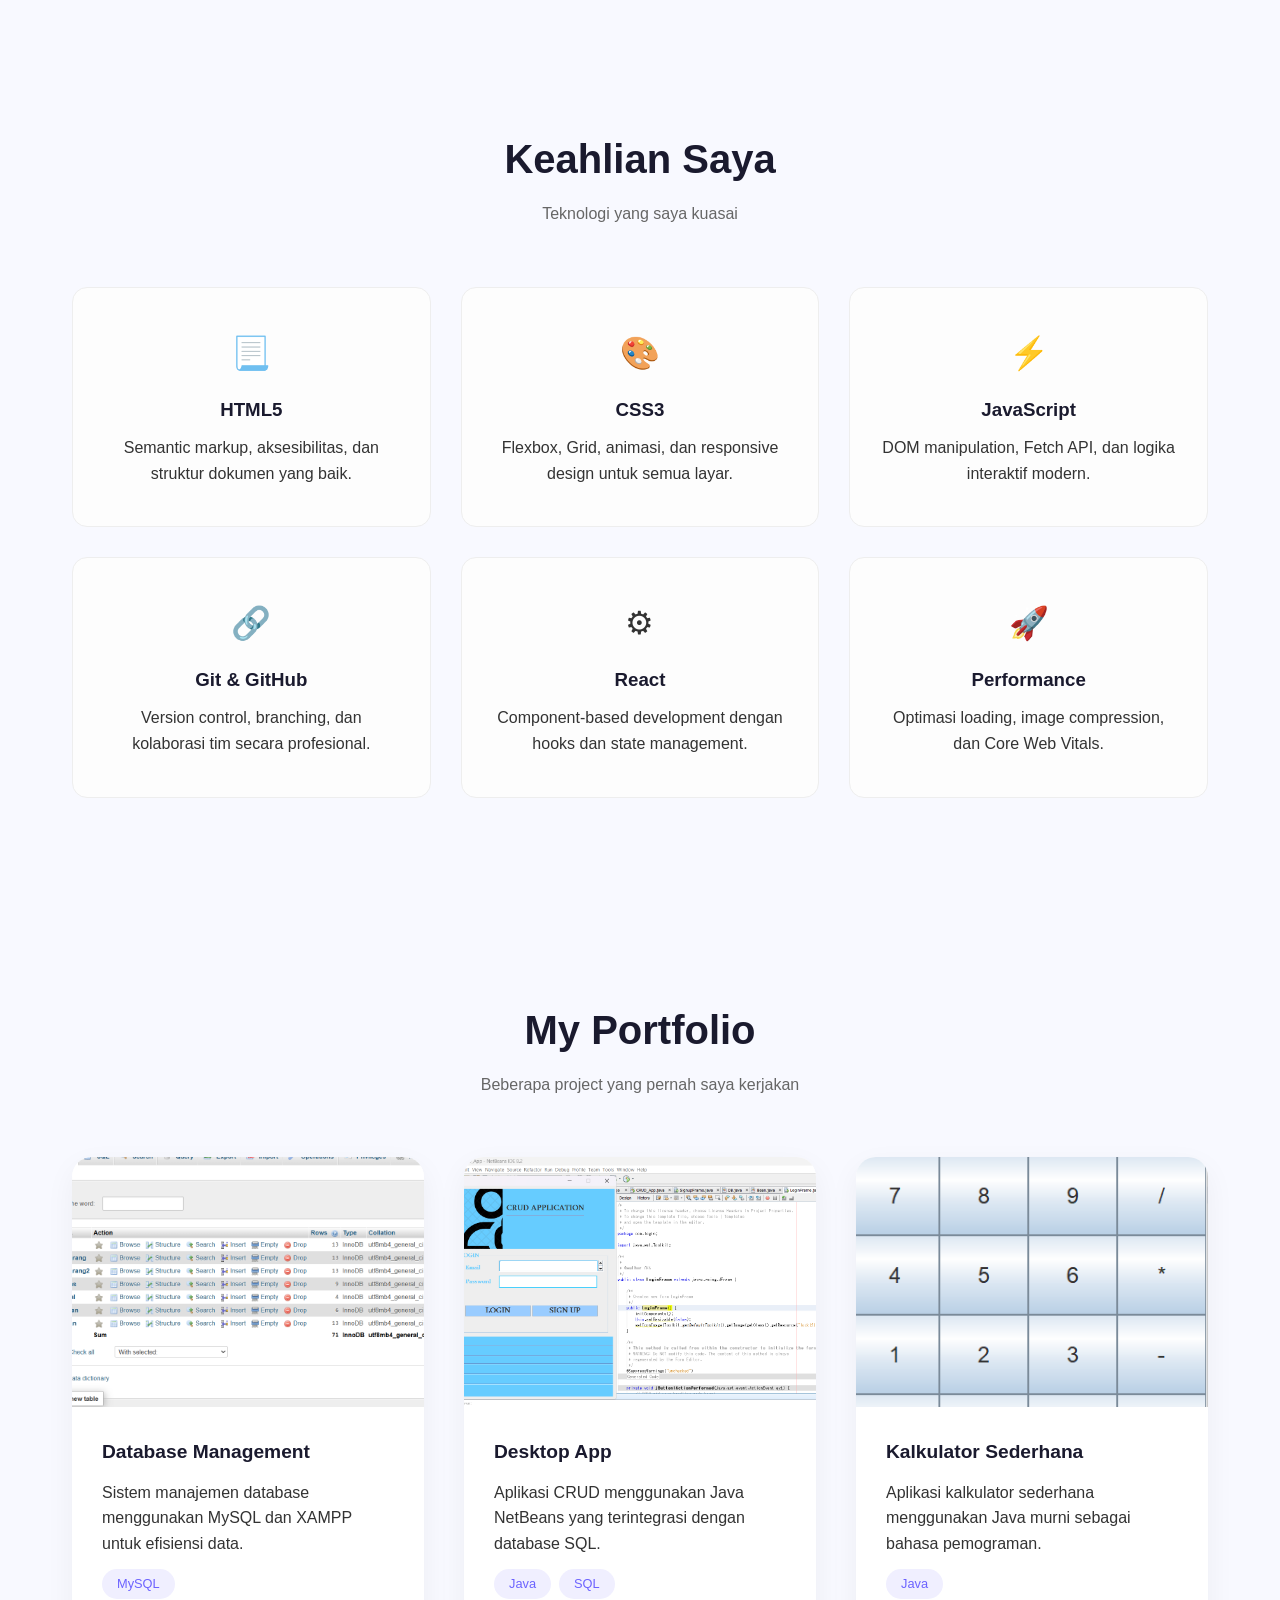
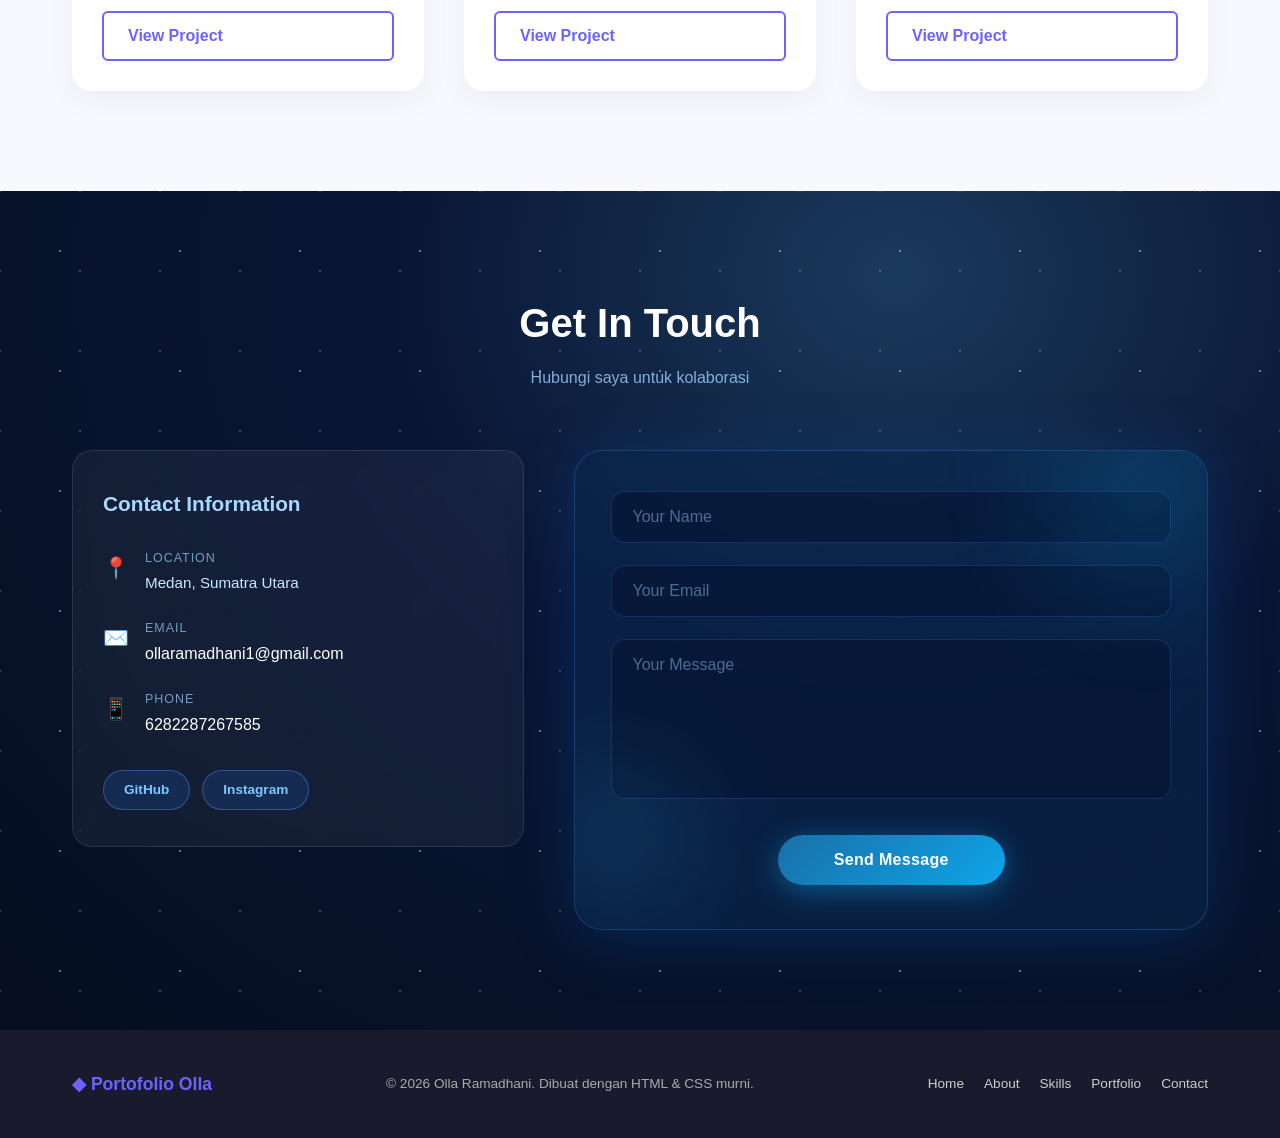
==== commit a474de03: "Update index.html" ====
--- a/index.html
+++ b/index.html
@@ -12,7 +12,7 @@
   <nav class="navbar">
     <div class="navbar__logo">
       <span class="logo-icon">&#9670;</span>
-      <span class="logo-text">My Portofolio</span>
+      <span class="logo-text">Olla</span>
     </div>
     <ul class="navbar__links">
       <li><a href="#home">Home</a></li>
@@ -23,7 +23,7 @@
     </ul>
       <div class="btn-group">
       <a href="#contact" class="btn-primary">Hire Me</a>
-      <a href="#CV" class="btn-secondary">CV</a>
+      <a href="#CV1.html" class="btn-secondary">CV</a>
     </div>
   </nav>
 
--- a/style3.css
+++ b/style3.css
@@ -286,81 +286,6 @@
   color: #1a1a2e;
   font-size: 0.95rem;
   font-weight: 500;
-}
-
-/* Timeline pendidikan */
-.about__edu-title {
-  font-size: 1.2rem;
-  font-weight: 700;
-  color: #1a1a2e;
-  margin-top: 36px;
-  margin-bottom: 24px;
-  padding-bottom: 12px;
-  border-bottom: 2px solid #f0efff;
-}
-
-.about__edu-list {
-  list-style: none;
-  padding: 0;
-  position: relative;
-}
-
-.about__edu-list::before {
-  content: '';
-  position: absolute;
-  left: 9px;
-  top: 8px;
-  bottom: 8px;
-  width: 2px;
-  background: linear-gradient(to bottom, #6c63ff, rgba(162, 155, 254, 0.2));
-  border-radius: 2px;
-}
-
-.about__edu-item {
-  display: flex;
-  align-items: flex-start;
-  gap: 20px;
-  padding: 18px 0;
-  border-bottom: 1px solid #f0efff;
-}
-
-.about__edu-item:last-child {
-  border-bottom: none;
-}
-
-.about__edu-dot {
-  width: 20px;
-  height: 20px;
-  border-radius: 50%;
-  background: #fff;
-  border: 3px solid #6c63ff;
-  flex-shrink: 0;
-  margin-top: 3px;
-  position: relative;
-  z-index: 1;
-}
-
-.about__edu-dot--active {
-  background: #6c63ff;
-  box-shadow: 0 0 0 4px rgba(108, 99, 255, 0.2);
-}
-
-.about__edu-school {
-  font-weight: 700;
-  color: #1a1a2e;
-  font-size: 1rem;
-}
-
-.about__edu-year {
-  font-size: 0.8rem;
-  color: #6c63ff;
-  font-weight: 600;
-  margin: 3px 0;
-}
-
-.about__edu-desc {
-  font-size: 0.88rem;
-  color: #666;
 }
 
 /* ── SKILLS SECTION ─────────────────────────── */
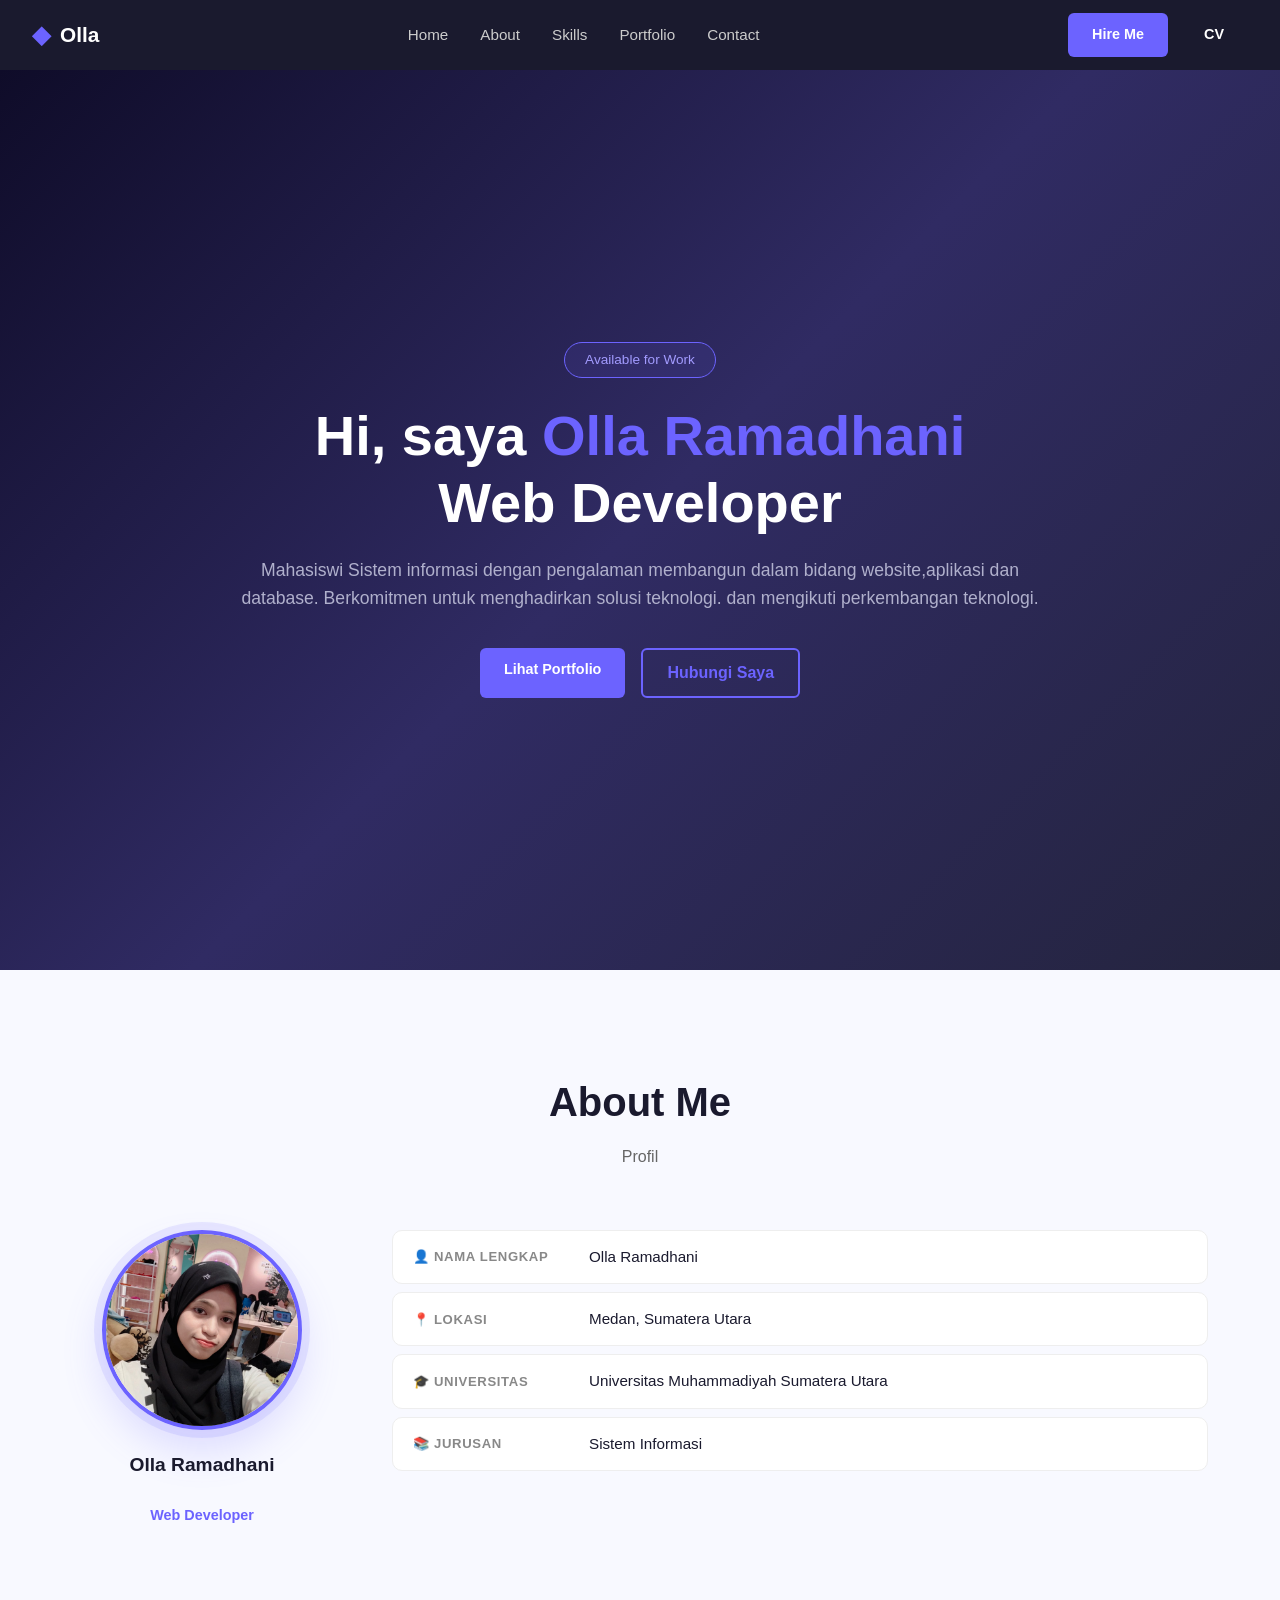
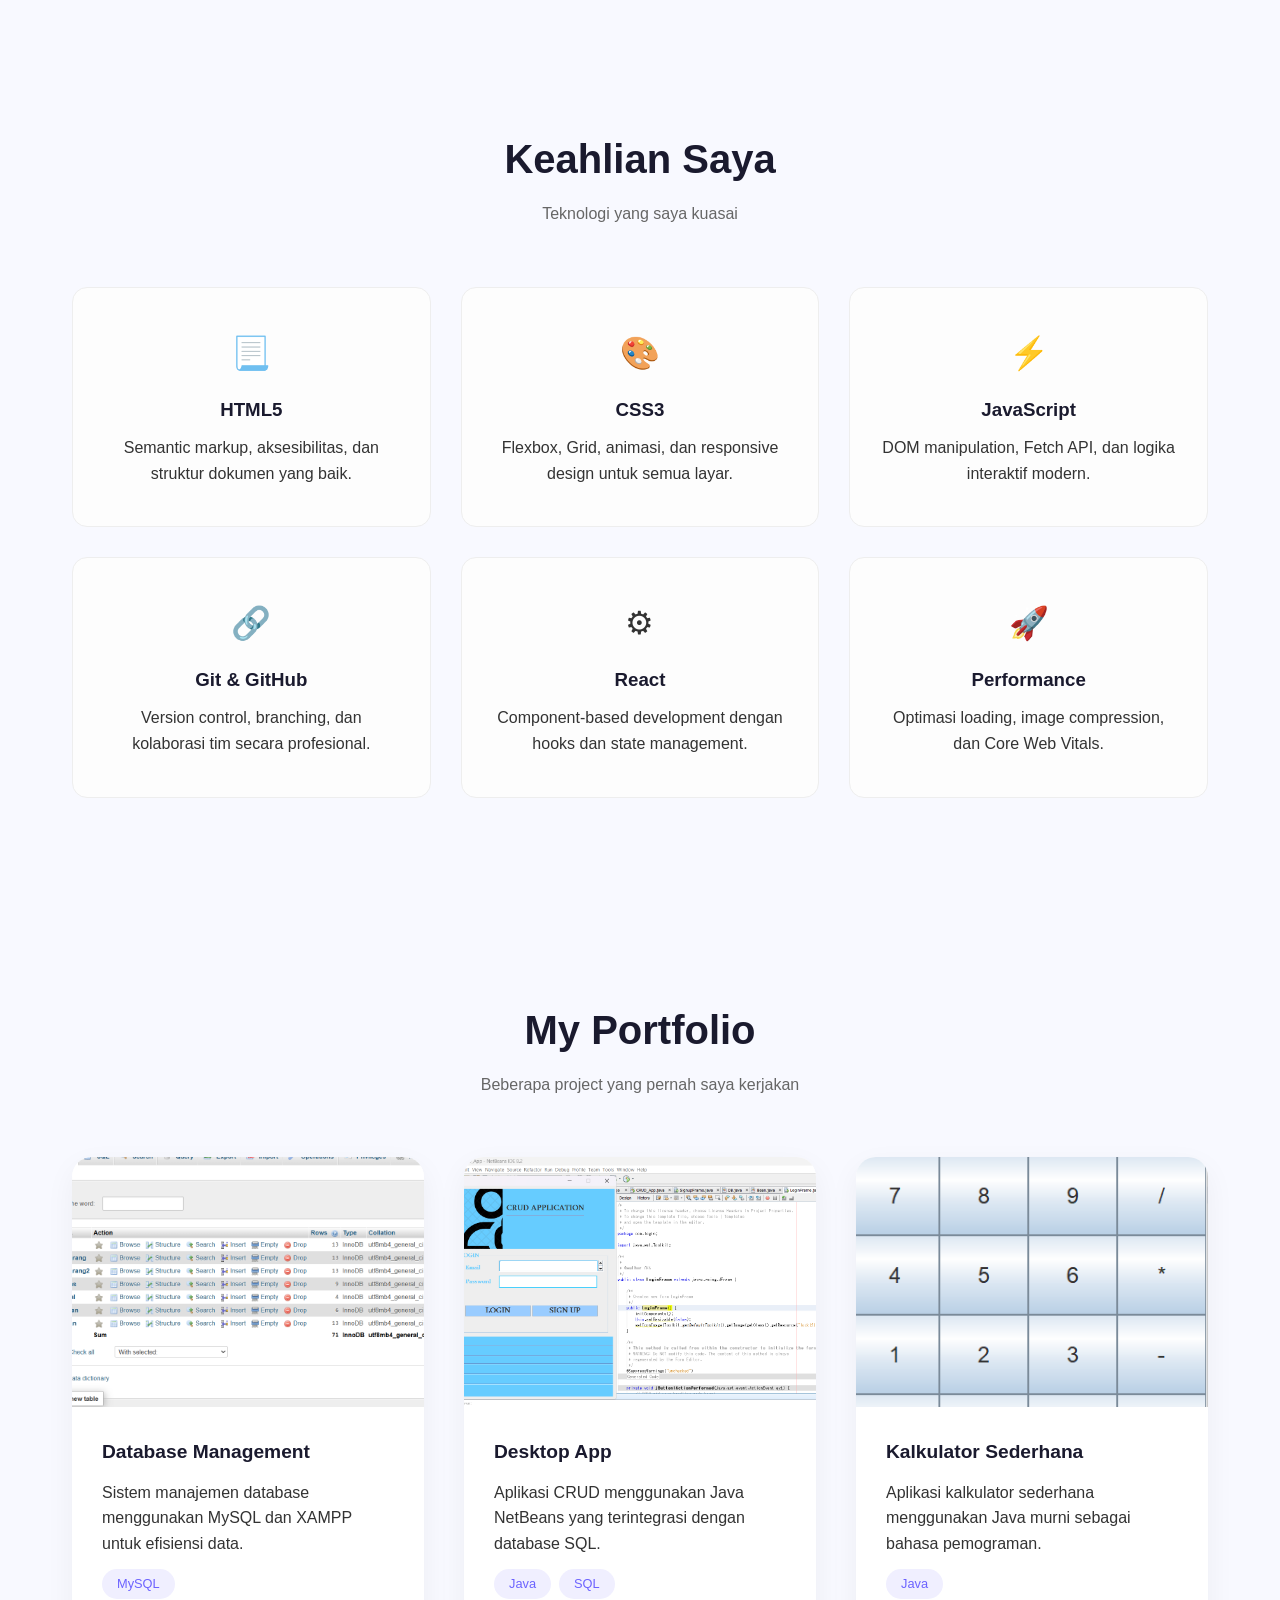
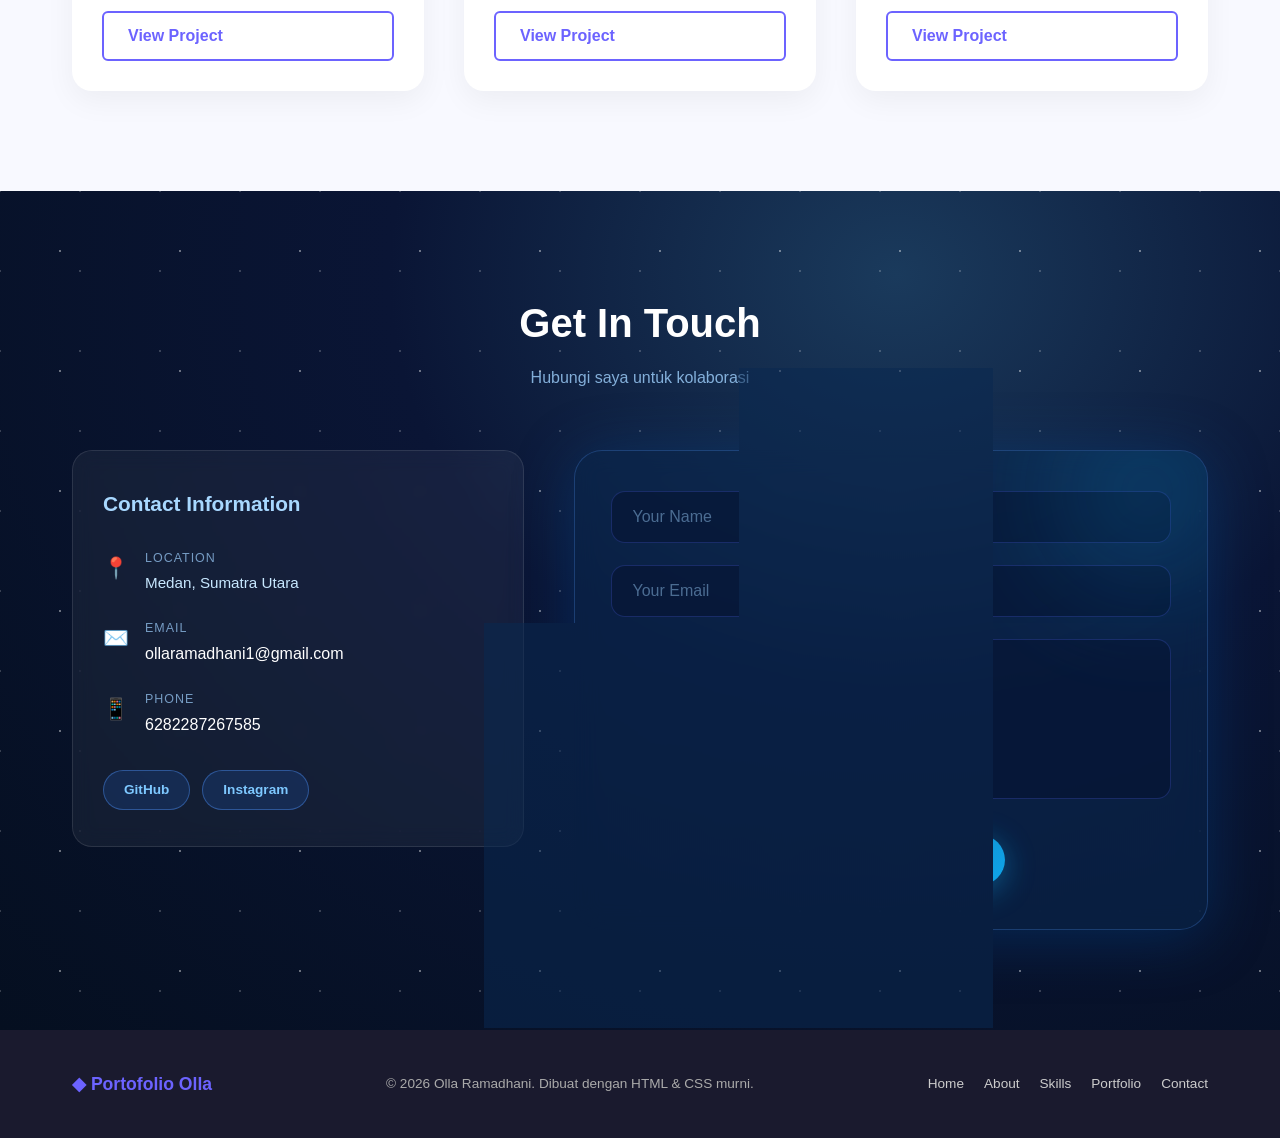
==== commit ddfdecc2: "Update index.html" ====
--- a/index.html
+++ b/index.html
@@ -23,7 +23,7 @@
     </ul>
       <div class="btn-group">
       <a href="#contact" class="btn-primary">Hire Me</a>
-      <a href="#CV1.html" class="btn-secondary">CV</a>
+      <a href="CV2.html" class="btn-secondary">CV</a>
     </div>
   </nav>
 
